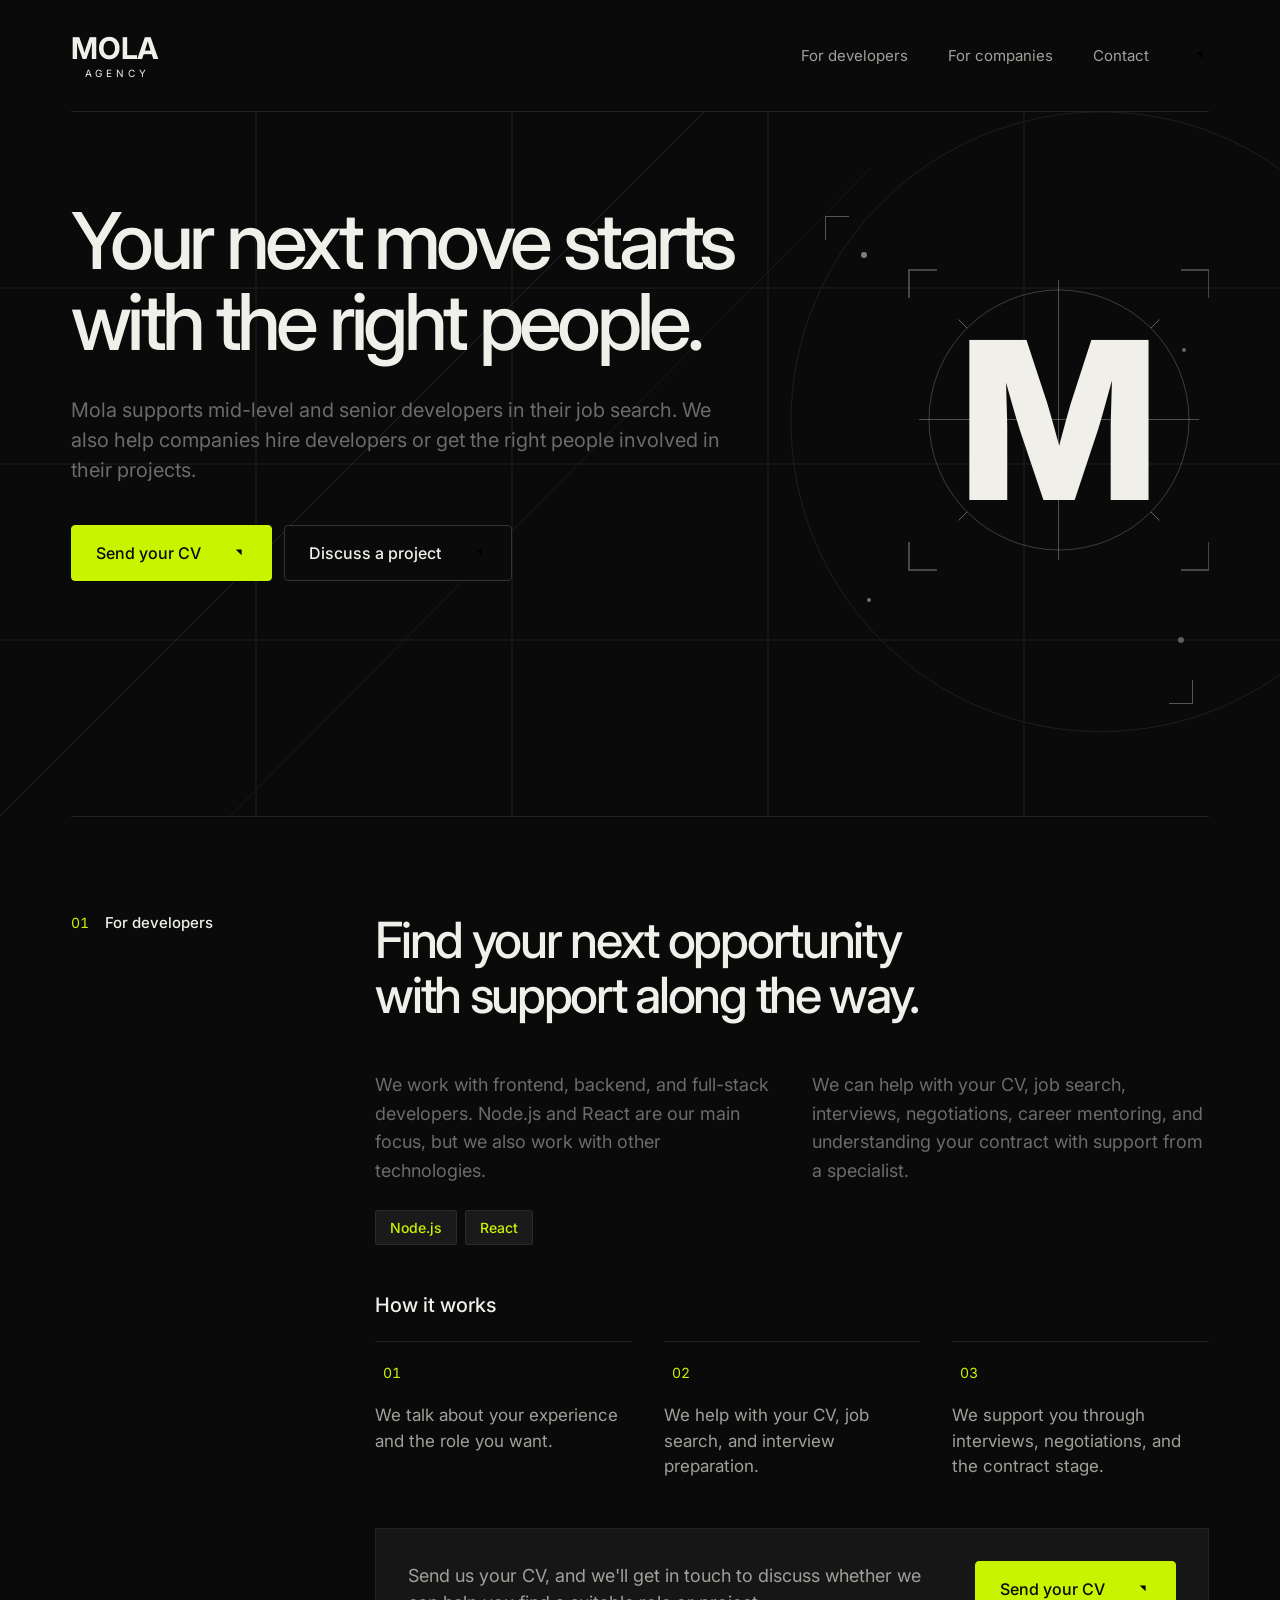
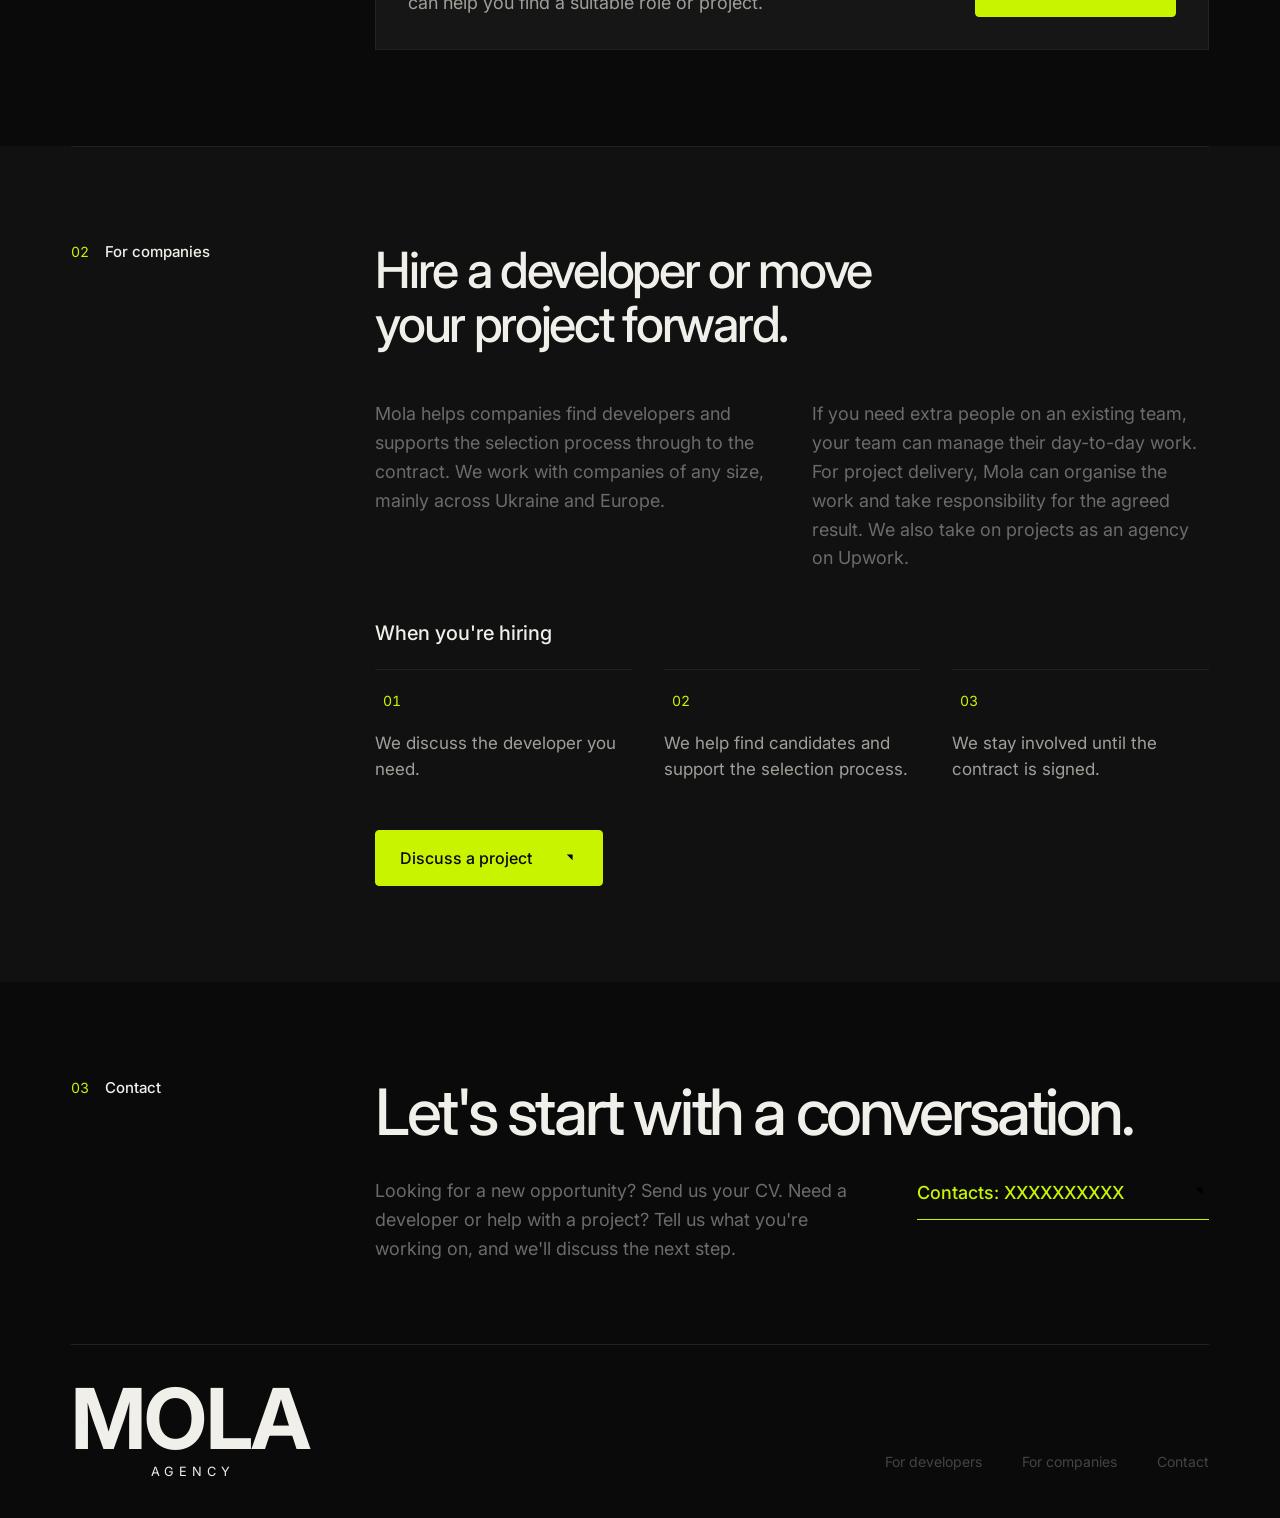
==== index.html @ 98e5bc78 "Checkpoint: landing page before further changes" ====
<!doctype html>
<html lang="en">
<head>
<meta charset="utf-8">
<meta name="viewport" content="width=device-width, initial-scale=1, viewport-fit=cover">
<title>Mola</title>
<link rel="icon" type="image/jpeg" href="assets/logo.jpg">
<link rel="preconnect" href="https://fonts.googleapis.com">
<link rel="preconnect" href="https://fonts.gstatic.com" crossorigin>
<link rel="stylesheet" href="https://fonts.googleapis.com/css2?family=Inter:wght@400;500;700;800&display=swap">
<style>
/* Layout: 1440 frame, 80px gutters, 1280 content; sections = 240px index | 976px content, 64px gap.
   Single dark look taken 1:1 from the Figma file "Mola — Landing page". */
:root {
  color-scheme: dark;
  --bg: #0a0a0a;
  --bg-alt: #111111;
  --panel: #0f0f0f;
  --card: #161616;
  --tag: #1a1a1a;
  --line: #222222;
  --line-2: #2a2a2a;
  --line-3: #333333;
  --fg: #f0efe9;
  --muted: #a0a09a;
  --dim: #6b6b6b;
  --faint: #555555;
  --footer: #444444;
  --accent: #c8f400;
  --accent-2: #9bbf00;
  --on-accent: #0a0a0a;
  --font: "Inter", ui-sans-serif, system-ui, -apple-system, "Segoe UI", Roboto, Helvetica, Arial, sans-serif;
  --ease: cubic-bezier(0.22, 1, 0.36, 1);
  --gutter: clamp(16px, 5.56vw, 80px);
}
* { box-sizing: border-box; }
html { scroll-behavior: smooth; }
body {
  background: var(--bg);
  color: var(--fg);
  font-family: var(--font);
  font-size: 16px;
  -webkit-font-smoothing: antialiased;
  overflow-x: hidden;
}
a { color: inherit; text-decoration: none; }
a:focus-visible { outline: 2px solid var(--accent); outline-offset: 4px; }
h1, h2, h3, p { margin: 0; font-weight: inherit; }
h1, h2 { text-wrap: balance; }

.band { width: 100%; }
.band--alt { background: var(--bg-alt); }
.wrap {
  max-width: 1440px;
  margin: 0 auto;
  padding-left: max(var(--gutter), env(safe-area-inset-left, 0px));
  padding-right: max(var(--gutter), env(safe-area-inset-right, 0px));
}

/* Icons */
.arrow { flex: none; display: block; }
.arrow path { fill: none; stroke: currentColor; stroke-linecap: round; stroke-linejoin: round; }

/* Navigation */
.nav {
  height: 112px;
  display: flex; align-items: center; justify-content: space-between;
  border-bottom: 1px solid var(--line);
}
.wordmark { display: inline-flex; flex-direction: column; align-items: center; gap: 5px; color: var(--fg); line-height: 1; }
.wordmark-main { font-size: 30px; font-weight: 700; letter-spacing: -0.01em; text-transform: uppercase; }
.wordmark-sub { font-size: 10px; font-weight: 400; letter-spacing: 0.38em; text-transform: uppercase; color: var(--fg); padding-left: 0.38em; }
.nav-links { display: flex; align-items: center; gap: 40px; }
.nav-links a { color: var(--muted); font-size: 15px; transition: color .2s; }
.nav-links a:hover { color: var(--fg); }
.nav-links .arrow { color: var(--accent); }

/* Buttons */
.btn {
  display: inline-flex; align-items: center; gap: 28px;
  height: 56px; padding: 0 24px;
  border-radius: 4px; border: 1px solid var(--accent);
  background: var(--accent); color: var(--on-accent);
  font-size: 16px; font-weight: 500; white-space: nowrap;
  transition: background .2s, border-color .2s;
}
.btn .arrow { transition: transform .3s var(--ease); }
.btn:hover .arrow { transform: translate(2px, -2px); }
.btn--ghost { background: var(--bg); border-color: var(--line-3); color: var(--fg); }
.btn--ghost .arrow { color: var(--accent); }
.btn--ghost:hover { border-color: var(--muted); }

/* Hero */
.intro { position: relative; z-index: 0; overflow: hidden; display: flex; gap: 64px; padding-block: 88px 96px; }
.hero-grid { position: absolute; inset: 0; width: 100%; height: 100%; z-index: -1; pointer-events: none; }
.intro-copy { flex: 1 1 816px; min-width: 0; display: flex; flex-direction: column; gap: 32px; }
.hero-title { font-size: clamp(44px, 6.12vw, 88px); line-height: 1.04; letter-spacing: -0.06em; font-weight: 500; color: var(--fg); max-width: 816px; }
.lede { font-size: 20px; line-height: 1.5; color: var(--dim); max-width: 650px; }
.actions { display: flex; flex-wrap: wrap; gap: 12px; padding-top: 8px; }

.editorial { flex: 0 0 400px; width: 400px; max-width: 100%; aspect-ratio: 400 / 520; border-radius: 2px; overflow: hidden; }
.editorial svg { display: block; width: 100%; height: 100%; }
.scan { transform-box: view-box; animation: scan 5s infinite; }
.pulse { animation: pulse 5s infinite; }
@keyframes scan {
  0% { transform: translateY(-100px); animation-timing-function: cubic-bezier(.42,0,.58,1); }
  50% { transform: translateY(100px); animation-timing-function: cubic-bezier(.42,0,.58,1); }
  100% { transform: translateY(0); }
}
@keyframes pulse {
  0% { opacity: .55; animation-timing-function: cubic-bezier(.42,0,.58,1); }
  50% { opacity: 1; animation-timing-function: cubic-bezier(.42,0,.58,1); }
  100% { opacity: .55; }
}
.scope-ring { transform-box: fill-box; transform-origin: center; animation: spin 24s linear infinite; }
@keyframes spin {
  to { transform: rotate(360deg); }
}

/* Sections */
.rule { height: 1px; background: var(--line); }
.offering { display: grid; grid-template-columns: 240px minmax(0, 976px); gap: 64px; padding-block: 96px; }
.index { display: flex; align-items: center; gap: 16px; height: 18px; }
.index .num { color: var(--accent); font-size: 14px; font-variant-numeric: tabular-nums; }
.index .label { color: var(--fg); font-size: 15px; font-weight: 500; }
.content { display: flex; flex-direction: column; gap: 48px; min-width: 0; }
.section-title { font-size: clamp(34px, 3.9vw, 56px); line-height: 1.1; letter-spacing: -0.046em; font-weight: 500; }
.columns { display: grid; grid-template-columns: 1fr 1fr; gap: 40px; align-items: start; }
.columns > * { min-width: 0; display: flex; flex-direction: column; gap: 24px; }
.body { font-size: 18px; line-height: 1.6; color: var(--dim); }
.tags { display: flex; gap: 8px; flex-wrap: wrap; }
.tag { background: var(--tag); border: 1px solid var(--line-2); border-radius: 2px; padding: 8px 14px; color: var(--accent); font-size: 14px; font-weight: 500; line-height: 17px; }

.process { display: flex; flex-direction: column; gap: 24px; }
.process h3 { font-size: 20px; font-weight: 500; color: var(--fg); }
.steps { display: grid; grid-template-columns: repeat(3, minmax(0, 1fr)); gap: 32px; }
.step { display: flex; flex-direction: column; gap: 20px; border-top: 1px solid var(--line); padding-top: 20px; transition: transform .3s var(--ease), border-color .3s; }
.step:hover { transform: translateY(-4px); border-color: var(--accent); }
.step .num { color: var(--accent); font-size: 14px; font-variant-numeric: tabular-nums; line-height: 17px; display: inline-block; width: fit-content; padding: 2px 8px; border-radius: 2px; transition: background .25s, color .25s; }
.step:hover .num { background: var(--accent); color: var(--on-accent); }
.step p { font-size: 17px; line-height: 1.5; color: var(--muted); transition: color .25s; }
.step:hover p { color: var(--fg); }

.cv { display: flex; align-items: center; gap: 32px; padding: 32px; background: var(--card); border: 1px solid var(--line); }
.cv p { flex: 1; min-width: 0; font-size: 18px; line-height: 1.5; color: var(--muted); max-width: 681px; }

/* Contact */
.contact { display: flex; flex-direction: column; gap: 80px; padding-block: 96px 40px; }
.contact-title { font-size: clamp(40px, 5vw, 72px); line-height: 1.05; letter-spacing: -0.053em; font-weight: 500; max-width: 800px; }
.details { display: flex; gap: 64px; align-items: flex-start; }
.details .body { flex: 0 1 620px; min-width: 0; }
.contact-link {
  flex: 0 0 292px; max-width: 100%;
  display: flex; justify-content: space-between; align-items: center;
  padding: 4px 0 16px; border-bottom: 1px solid var(--accent);
  color: var(--accent); font-size: 18px; font-weight: 500;
}
.contact-link .arrow { transition: transform .3s var(--ease); }
.contact-link:hover .arrow { transform: translate(2px, -2px); }

.footer { display: flex; flex-direction: column; gap: 32px; }
.footer-row { display: flex; justify-content: space-between; align-items: flex-end; gap: 24px; flex-wrap: wrap; }
.footer .wordmark-main { font-size: clamp(48px, 6.67vw, 84px); letter-spacing: -0.02em; }
.footer .wordmark-sub { font-size: clamp(12px, 1vw, 16px); }
.footer-links { display: flex; gap: 40px; padding-bottom: 8px; flex-wrap: wrap; }
.footer-links a { color: var(--footer); font-size: 14px; transition: color .2s; }
.footer-links a:hover { color: var(--muted); }

/* Responsive */
@media (max-width: 1100px) {
  .intro { flex-direction: column; }
  .editorial { flex-basis: auto; align-self: flex-start; }
  .offering { grid-template-columns: 1fr; gap: 40px; }
  .details { flex-direction: column; gap: 32px; }
}
@media (max-width: 720px) {
  .nav { height: 80px; }
  .wordmark-main { font-size: 22px; }
  .wordmark-sub { font-size: 8px; }
  .nav-links { gap: 20px; }
  .nav-links a { font-size: 14px; }
  .nav-links a:not(:last-of-type) { display: none; }
  .intro { padding-block: 56px 64px; gap: 48px; }
  .lede { font-size: 18px; }
  .offering { padding-block: 64px; }
  .content { gap: 36px; }
  .columns { grid-template-columns: 1fr; gap: 24px; }
  .steps { grid-template-columns: 1fr; gap: 24px; }
  .cv { flex-direction: column; align-items: flex-start; padding: 24px; }
  .contact { padding-block: 64px 32px; gap: 56px; }
  .contact-link { flex-basis: auto; width: 100%; }
}
@media (prefers-reduced-motion: reduce) {
  .scan, .pulse, .scope-ring { animation: none; }
  html { scroll-behavior: auto; }
}
</style>
</head>
<body style="margin:0">

<svg width="0" height="0" style="position:absolute" aria-hidden="true">
  <symbol id="arrow" viewBox="0 0 20 20"><path d="M6 14 14 6M7.5 6H14v6.5"/></symbol>
</svg>

<header class="band">
  <div class="wrap">
    <nav class="nav" data-reveal="0,10">
      <a href="#top" class="wordmark" aria-label="Mola Agency home"><span class="wordmark-main">Mola</span><span class="wordmark-sub">Agency</span></a>
      <div class="nav-links">
        <a href="#developers">For developers</a>
        <a href="#companies">For companies</a>
        <a href="#contact">Contact</a>
        <svg class="arrow" width="20" height="20" aria-hidden="true"><use href="#arrow" stroke-width="1.5"/></svg>
      </div>
    </nav>
  </div>
</header>

<main id="top">
  <section class="band">
    <div class="wrap intro">
      <svg class="hero-grid" aria-hidden="true" preserveAspectRatio="none">
        <line x1="20%" y1="0" x2="20%" y2="100%" stroke="#1e1e1e"/>
        <line x1="40%" y1="0" x2="40%" y2="100%" stroke="#1e1e1e"/>
        <line x1="60%" y1="0" x2="60%" y2="100%" stroke="#1e1e1e"/>
        <line x1="80%" y1="0" x2="80%" y2="100%" stroke="#1e1e1e"/>
        <line x1="0" y1="25%" x2="100%" y2="25%" stroke="#1e1e1e"/>
        <line x1="0" y1="50%" x2="100%" y2="50%" stroke="#1e1e1e"/>
        <line x1="0" y1="75%" x2="100%" y2="75%" stroke="#1e1e1e"/>
        <line x1="0%" y1="100%" x2="55%" y2="0%" stroke="#242424"/>
        <line x1="18%" y1="100%" x2="68%" y2="8%" stroke="#1a1a1a"/>
        <circle cx="86%" cy="44%" r="30%" fill="none" stroke="#1e1e1e"/>
      </svg>
      <div class="intro-copy">
        <h1 class="hero-title" data-reveal="0.12,24">Your next move starts with the right people.</h1>
        <p class="lede" data-reveal="0.28,16">Mola supports mid-level and senior developers in their job search. We also help companies hire developers or get the right people involved in their projects.</p>
        <div class="actions" data-reveal="0.42,12">
          <a class="btn" href="#contact">Send your CV
            <svg class="arrow" width="18" height="18" viewBox="0 0 20 20" aria-hidden="true"><use href="#arrow" stroke-width="1.8"/></svg></a>
          <a class="btn btn--ghost" href="#contact">Discuss a project
            <svg class="arrow" width="18" height="18" viewBox="0 0 20 20" aria-hidden="true"><use href="#arrow" stroke-width="1.8"/></svg></a>
        </div>
      </div>

      <div class="editorial" data-reveal="0.2,16" aria-hidden="true">
        <svg viewBox="0 0 400 520" preserveAspectRatio="xMidYMid meet">
          <g fill="#555555">
            <rect x="16" y="16" width="24" height="1"/><rect x="16" y="16" width="1" height="24"/>
            <rect x="360" y="503" width="24" height="1"/><rect x="383" y="480" width="1" height="24"/>
          </g>
          <circle cx="55" cy="55" r="3" fill="#f0efe9" opacity=".5"/>
          <circle cx="375" cy="150" r="2" fill="#f0efe9" opacity=".4"/>
          <circle cx="60" cy="400" r="2" fill="#f0efe9" opacity=".45"/>
          <circle cx="372" cy="440" r="3" fill="#f0efe9" opacity=".35"/>
          <path d="M100,98 V70 H128" fill="none" stroke="#f0efe9" stroke-opacity=".35" stroke-width="1.5"/>
          <path d="M372,70 H400 V98" fill="none" stroke="#f0efe9" stroke-opacity=".35" stroke-width="1.5"/>
          <path d="M100,342 V370 H128" fill="none" stroke="#f0efe9" stroke-opacity=".35" stroke-width="1.5"/>
          <path d="M400,342 V370 H372" fill="none" stroke="#f0efe9" stroke-opacity=".35" stroke-width="1.5"/>
          <g class="scope-ring">
            <circle cx="250" cy="220" r="130" fill="none" stroke="#f0efe9" stroke-opacity=".22"/>
            <line x1="341.9" y1="128.1" x2="350.4" y2="119.6" stroke="#f0efe9" stroke-opacity=".4"/>
            <line x1="341.9" y1="311.9" x2="350.4" y2="320.4" stroke="#f0efe9" stroke-opacity=".4"/>
            <line x1="158.1" y1="311.9" x2="149.6" y2="320.4" stroke="#f0efe9" stroke-opacity=".4"/>
            <line x1="158.1" y1="128.1" x2="149.6" y2="119.6" stroke="#f0efe9" stroke-opacity=".4"/>
          </g>
          <rect x="110" y="219" width="280" height="1" fill="#f0efe9" opacity=".3"/>
          <rect x="249" y="80" width="1" height="280" fill="#f0efe9" opacity=".3"/>
          <text class="pulse" x="250" y="220" text-anchor="middle" dominant-baseline="central" font-family="Inter, system-ui, sans-serif" font-weight="800" font-size="220" fill="#f0efe9">M</text>
        </svg>
      </div>
    </div>
  </section>

  <section class="band" id="developers" data-group>
    <div class="wrap">
      <div class="rule"></div>
      <div class="offering">
        <div class="index" data-reveal="0.55,12"><span class="num">01</span><span class="label">For developers</span></div>
        <div class="content">
          <h2 class="section-title" data-reveal="0.65,20">Find your next opportunity with support along the way.</h2>
          <div class="columns" data-reveal="0.8,16">
            <div>
              <p class="body">We work with frontend, backend, and full-stack developers. Node.js and React are our main focus, but we also work with other technologies.</p>
              <div class="tags"><span class="tag">Node.js</span><span class="tag">React</span></div>
            </div>
            <div>
              <p class="body">We can help with your CV, job search, interviews, negotiations, career mentoring, and understanding your contract with support from a specialist.</p>
            </div>
          </div>
          <div class="process">
            <h3 data-reveal="0.95,12">How it works</h3>
            <div class="steps">
              <div class="step" data-reveal="1.05,18"><span class="num">01</span><p>We talk about your experience and the role you want.</p></div>
              <div class="step" data-reveal="1.19,18"><span class="num">02</span><p>We help with your CV, job search, and interview preparation.</p></div>
              <div class="step" data-reveal="1.33,18"><span class="num">03</span><p>We support you through interviews, negotiations, and the contract stage.</p></div>
            </div>
          </div>
          <div class="cv" data-reveal="1.5,12">
            <p>Send us your CV, and we'll get in touch to discuss whether we can help you find a suitable role or project.</p>
            <a class="btn" href="#contact">Send your CV
              <svg class="arrow" width="18" height="18" viewBox="0 0 20 20" aria-hidden="true"><use href="#arrow" stroke-width="1.8"/></svg></a>
          </div>
        </div>
      </div>
    </div>
  </section>

  <section class="band band--alt" id="companies" data-group>
    <div class="wrap">
      <div class="rule"></div>
      <div class="offering">
        <div class="index" data-reveal="1.55,12"><span class="num">02</span><span class="label">For companies</span></div>
        <div class="content">
          <h2 class="section-title" data-reveal="1.65,20">Hire a developer or move your project forward.</h2>
          <div class="columns" data-reveal="1.8,16">
            <div><p class="body">Mola helps companies find developers and supports the selection process through to the contract. We work with companies of any size, mainly across Ukraine and Europe.</p></div>
            <div><p class="body">If you need extra people on an existing team, your team can manage their day-to-day work. For project delivery, Mola can organise the work and take responsibility for the agreed result. We also take on projects as an agency on Upwork.</p></div>
          </div>
          <div class="process">
            <h3 data-reveal="1.95,12">When you're hiring</h3>
            <div class="steps">
              <div class="step" data-reveal="2.05,18"><span class="num">01</span><p>We discuss the developer you need.</p></div>
              <div class="step" data-reveal="2.19,18"><span class="num">02</span><p>We help find candidates and support the selection process.</p></div>
              <div class="step" data-reveal="2.33,18"><span class="num">03</span><p>We stay involved until the contract is signed.</p></div>
            </div>
          </div>
          <div data-reveal="2.5,12">
            <a class="btn" href="#contact">Discuss a project
              <svg class="arrow" width="18" height="18" viewBox="0 0 20 20" aria-hidden="true"><use href="#arrow" stroke-width="1.8"/></svg></a>
          </div>
        </div>
      </div>
    </div>
  </section>

  <section class="band" id="contact" data-group>
    <div class="wrap contact">
      <div class="offering" style="padding:0">
        <div class="index" data-reveal="2.5,12"><span class="num">03</span><span class="label">Contact</span></div>
        <div class="content" style="gap:32px">
          <h2 class="contact-title" data-reveal="2.6,20">Let's start with a conversation.</h2>
          <div class="details" data-reveal="2.8,16">
            <p class="body">Looking for a new opportunity? Send us your CV. Need a developer or help with a project? Tell us what you're working on, and we'll discuss the next step.</p>
            <a class="contact-link" href="#contact">Contacts: XXXXXXXXXX
              <svg class="arrow" width="22" height="22" viewBox="0 0 20 20" aria-hidden="true"><use href="#arrow" stroke-width="1.4"/></svg></a>
          </div>
        </div>
      </div>
      <footer class="footer" data-reveal="3.05,12">
        <div class="rule"></div>
        <div class="footer-row">
          <a href="#top" class="wordmark" aria-label="Back to top"><span class="wordmark-main">Mola</span><span class="wordmark-sub">Agency</span></a>
          <div class="footer-links">
            <a href="#developers">For developers</a>
            <a href="#companies">For companies</a>
            <a href="#contact">Contact</a>
          </div>
        </div>
      </footer>
    </div>
  </section>
</main>

<script>
(() => {
  // Motion copied from the Figma Motion timeline: each element fades 0→1 and rises
  // from its offset to 0 over 0.65s, easing cubic-bezier(.22,1,.36,1), at its own start time.
  // Hero plays on load with the original times; lower sections play when scrolled into view,
  // keeping their original stagger relative to the first element of the section.
  if (!('animate' in Element.prototype)) return;
  if (window.matchMedia('(prefers-reduced-motion: reduce)').matches) return;
  const EASE = 'cubic-bezier(0.22, 1, 0.36, 1)';
  const DUR = 650;
  const parse = el => el.dataset.reveal.split(',').map(Number);
  const play = (el, delayS) => {
    const [, dy] = parse(el);
    el.style.opacity = '';
    el.animate(
      [{ opacity: 0, transform: `translateY(${dy}px)` }, { opacity: 1, transform: 'translateY(0)' }],
      { duration: DUR, delay: Math.max(0, delayS) * 1000, easing: EASE, fill: 'backwards' }
    );
  };

  // Hero and navigation: absolute timeline on load.
  document.querySelectorAll('[data-reveal]').forEach(el => {
    if (!el.closest('[data-group]')) play(el, parse(el)[0]);
  });

  // Sections: relative timeline on entering the viewport.
  const groups = [...document.querySelectorAll('[data-group]')];
  if (!('IntersectionObserver' in window)) return;
  const io = new IntersectionObserver(entries => {
    entries.forEach(entry => {
      if (!entry.isIntersecting) return;
      io.unobserve(entry.target);
      const items = [...entry.target.querySelectorAll('[data-reveal]')];
      const start = Math.min(...items.map(el => parse(el)[0]));
      items.forEach(el => play(el, parse(el)[0] - start));
    });
  }, { threshold: 0.15 });
  groups.forEach(g => {
    const r = g.getBoundingClientRect();
    if (r.top < window.innerHeight) {
      const items = [...g.querySelectorAll('[data-reveal]')];
      const start = Math.min(...items.map(el => parse(el)[0]));
      items.forEach(el => play(el, parse(el)[0] - start));
      return;
    }
    g.querySelectorAll('[data-reveal]').forEach(el => { el.style.opacity = '0'; });
    io.observe(g);
  });
})();
</script>
</body>
</html>
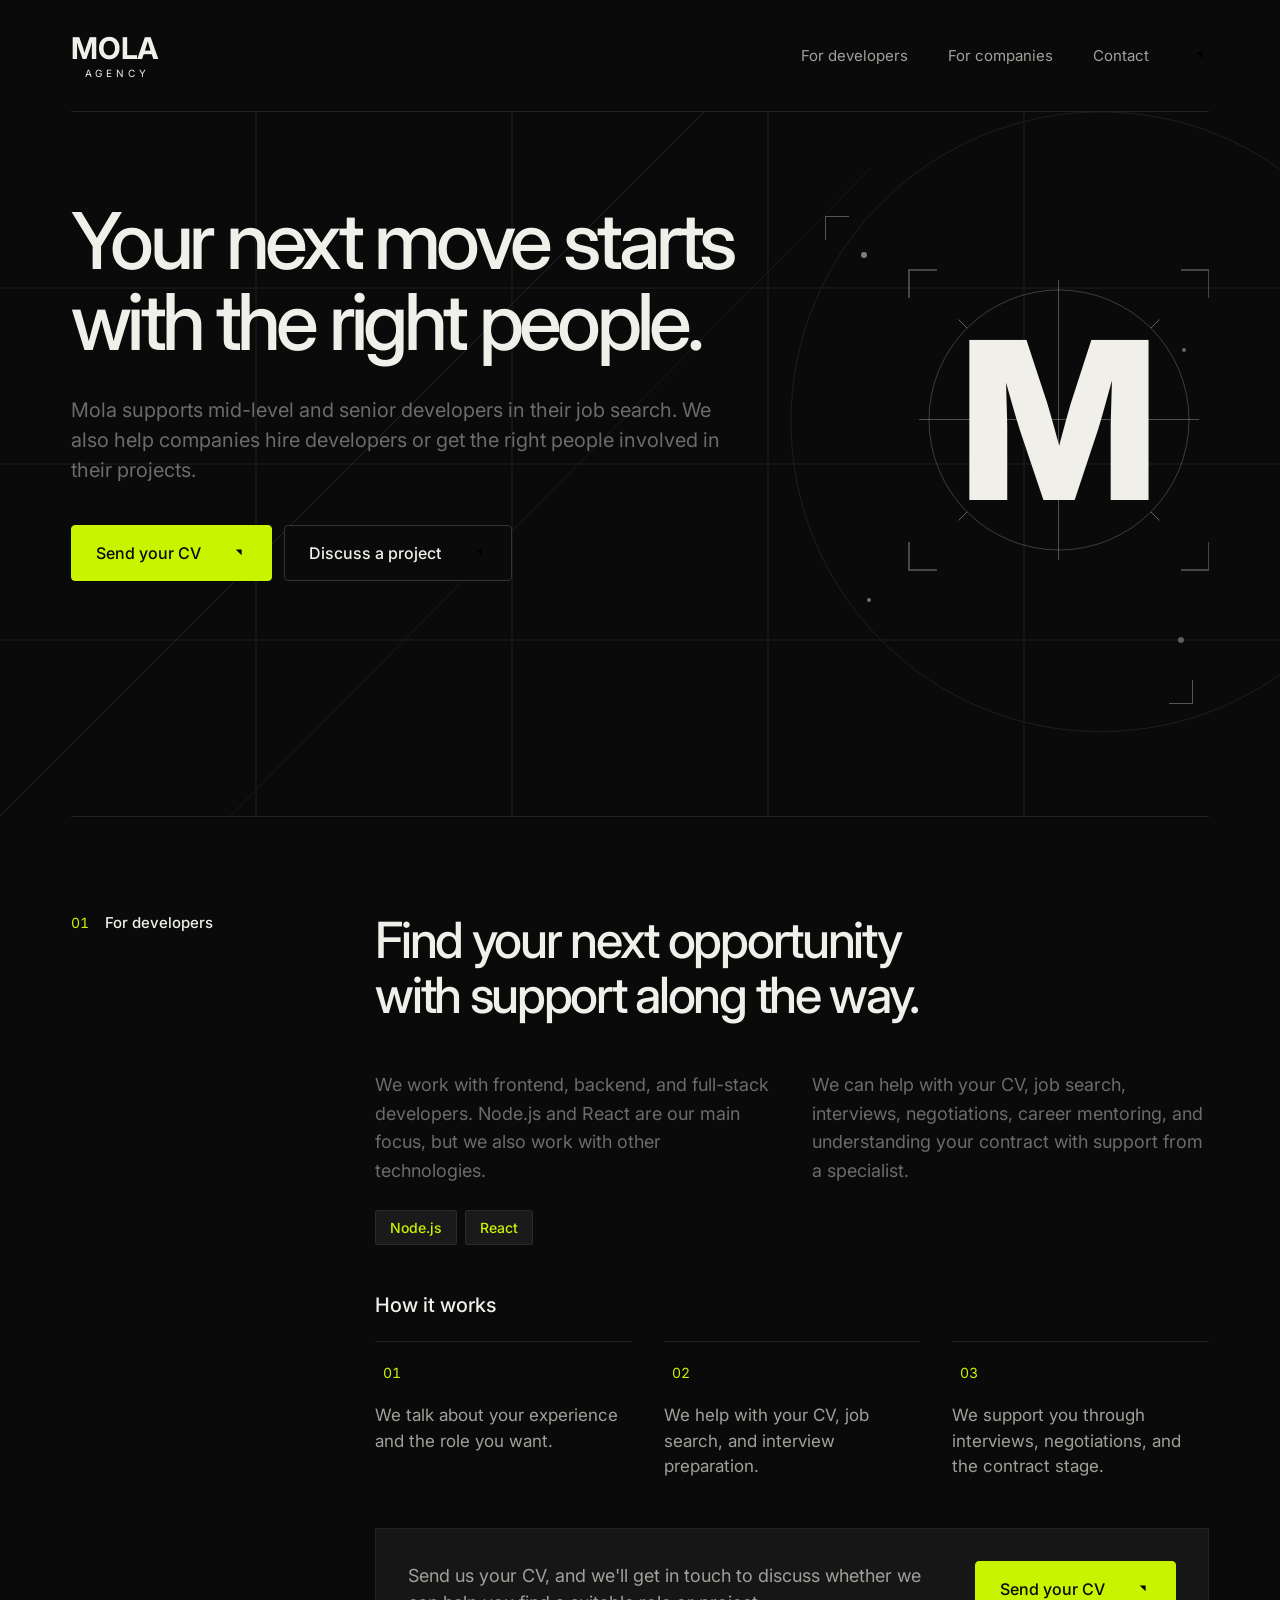
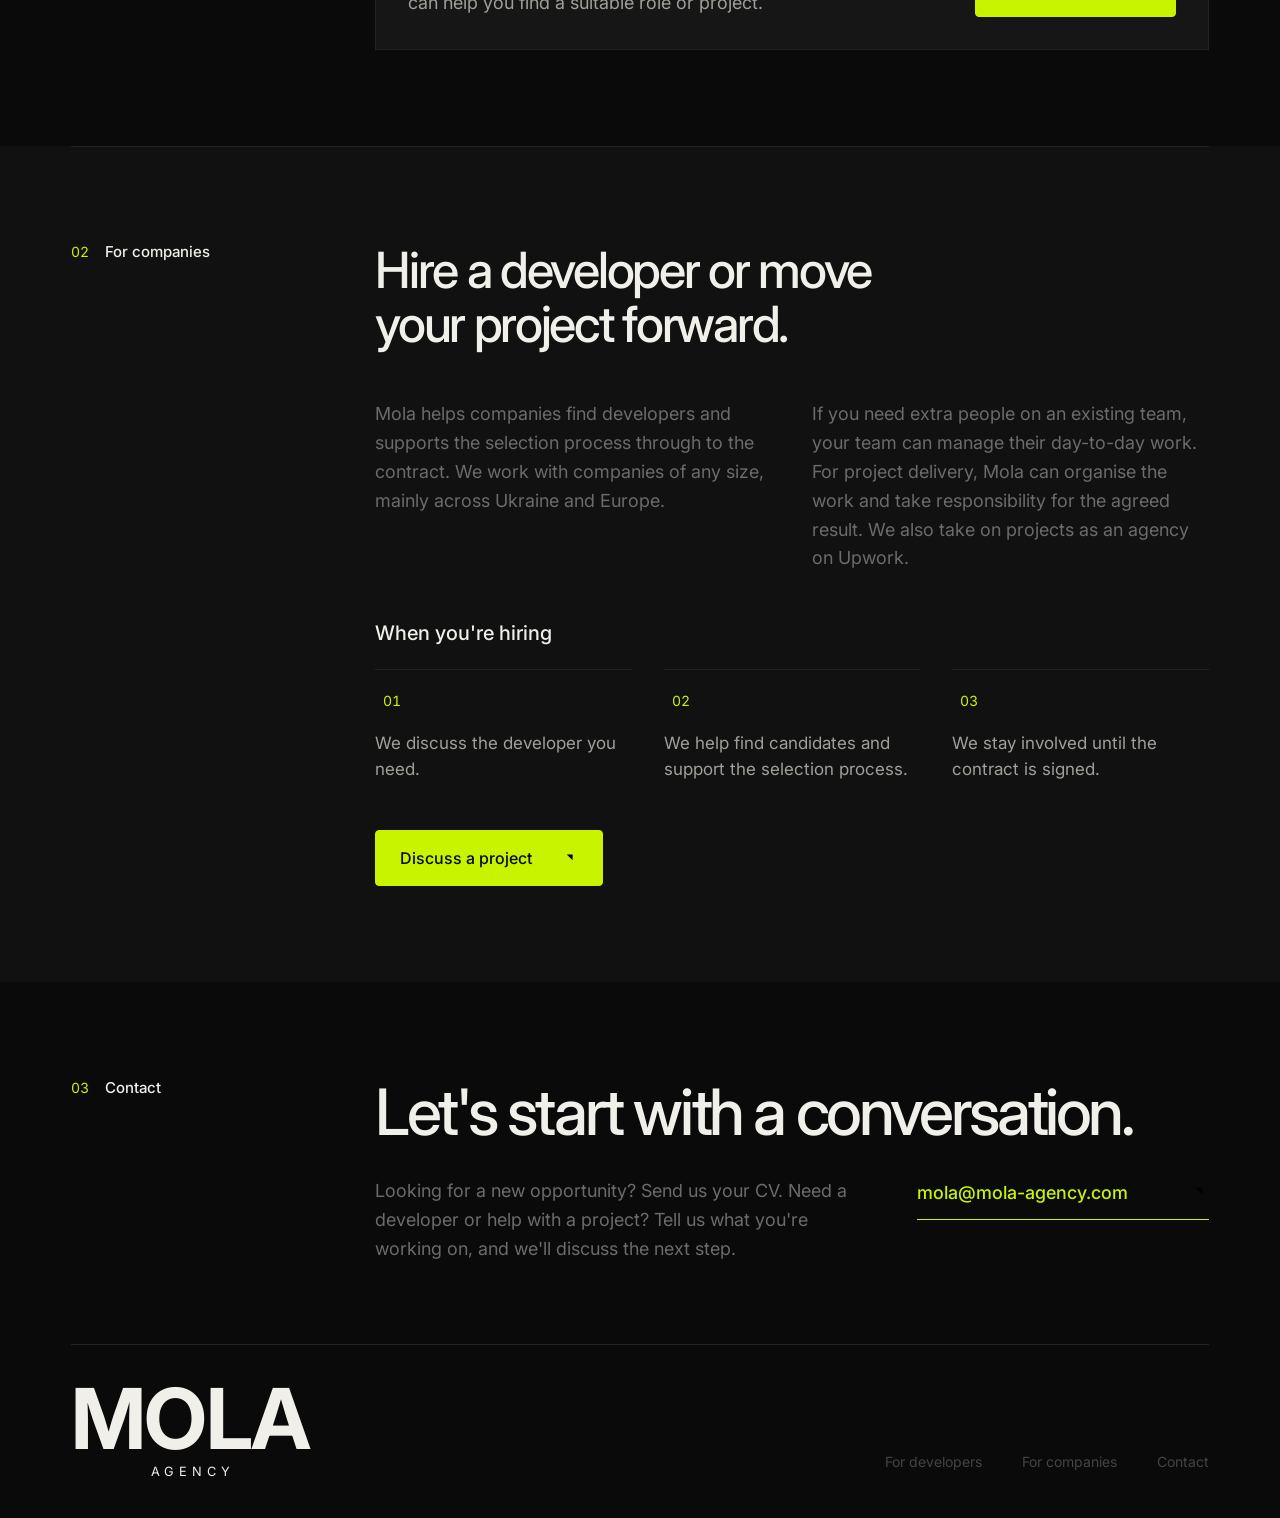
==== commit 1e2636b1: "Add real contact, SEO meta tags, and drop duplicate asset - Replace placeholder contact with mailto:" ====
--- a/index.html
+++ b/index.html
@@ -3,198 +3,24 @@
 <head>
 <meta charset="utf-8">
 <meta name="viewport" content="width=device-width, initial-scale=1, viewport-fit=cover">
-<title>Mola</title>
+<title>Mola Agency — Recruiting for developers and companies</title>
+<meta name="description" content="Mola supports mid-level and senior developers in their job search, and helps companies hire developers or staff their projects across Ukraine and Europe.">
+<link rel="canonical" href="https://mola-agency.com/">
+<meta property="og:type" content="website">
+<meta property="og:site_name" content="Mola Agency">
+<meta property="og:title" content="Mola Agency — Recruiting for developers and companies">
+<meta property="og:description" content="Mola supports mid-level and senior developers in their job search, and helps companies hire developers or staff their projects across Ukraine and Europe.">
+<meta property="og:url" content="https://mola-agency.com/">
+<meta property="og:image" content="https://mola-agency.com/assets/logo.jpg">
+<meta name="twitter:card" content="summary">
+<meta name="twitter:title" content="Mola Agency — Recruiting for developers and companies">
+<meta name="twitter:description" content="Mola supports mid-level and senior developers in their job search, and helps companies hire developers or staff their projects across Ukraine and Europe.">
+<meta name="twitter:image" content="https://mola-agency.com/assets/logo.jpg">
 <link rel="icon" type="image/jpeg" href="assets/logo.jpg">
 <link rel="preconnect" href="https://fonts.googleapis.com">
 <link rel="preconnect" href="https://fonts.gstatic.com" crossorigin>
 <link rel="stylesheet" href="https://fonts.googleapis.com/css2?family=Inter:wght@400;500;700;800&display=swap">
-<style>
-/* Layout: 1440 frame, 80px gutters, 1280 content; sections = 240px index | 976px content, 64px gap.
-   Single dark look taken 1:1 from the Figma file "Mola — Landing page". */
-:root {
-  color-scheme: dark;
-  --bg: #0a0a0a;
-  --bg-alt: #111111;
-  --panel: #0f0f0f;
-  --card: #161616;
-  --tag: #1a1a1a;
-  --line: #222222;
-  --line-2: #2a2a2a;
-  --line-3: #333333;
-  --fg: #f0efe9;
-  --muted: #a0a09a;
-  --dim: #6b6b6b;
-  --faint: #555555;
-  --footer: #444444;
-  --accent: #c8f400;
-  --accent-2: #9bbf00;
-  --on-accent: #0a0a0a;
-  --font: "Inter", ui-sans-serif, system-ui, -apple-system, "Segoe UI", Roboto, Helvetica, Arial, sans-serif;
-  --ease: cubic-bezier(0.22, 1, 0.36, 1);
-  --gutter: clamp(16px, 5.56vw, 80px);
-}
-* { box-sizing: border-box; }
-html { scroll-behavior: smooth; }
-body {
-  background: var(--bg);
-  color: var(--fg);
-  font-family: var(--font);
-  font-size: 16px;
-  -webkit-font-smoothing: antialiased;
-  overflow-x: hidden;
-}
-a { color: inherit; text-decoration: none; }
-a:focus-visible { outline: 2px solid var(--accent); outline-offset: 4px; }
-h1, h2, h3, p { margin: 0; font-weight: inherit; }
-h1, h2 { text-wrap: balance; }
-
-.band { width: 100%; }
-.band--alt { background: var(--bg-alt); }
-.wrap {
-  max-width: 1440px;
-  margin: 0 auto;
-  padding-left: max(var(--gutter), env(safe-area-inset-left, 0px));
-  padding-right: max(var(--gutter), env(safe-area-inset-right, 0px));
-}
-
-/* Icons */
-.arrow { flex: none; display: block; }
-.arrow path { fill: none; stroke: currentColor; stroke-linecap: round; stroke-linejoin: round; }
-
-/* Navigation */
-.nav {
-  height: 112px;
-  display: flex; align-items: center; justify-content: space-between;
-  border-bottom: 1px solid var(--line);
-}
-.wordmark { display: inline-flex; flex-direction: column; align-items: center; gap: 5px; color: var(--fg); line-height: 1; }
-.wordmark-main { font-size: 30px; font-weight: 700; letter-spacing: -0.01em; text-transform: uppercase; }
-.wordmark-sub { font-size: 10px; font-weight: 400; letter-spacing: 0.38em; text-transform: uppercase; color: var(--fg); padding-left: 0.38em; }
-.nav-links { display: flex; align-items: center; gap: 40px; }
-.nav-links a { color: var(--muted); font-size: 15px; transition: color .2s; }
-.nav-links a:hover { color: var(--fg); }
-.nav-links .arrow { color: var(--accent); }
-
-/* Buttons */
-.btn {
-  display: inline-flex; align-items: center; gap: 28px;
-  height: 56px; padding: 0 24px;
-  border-radius: 4px; border: 1px solid var(--accent);
-  background: var(--accent); color: var(--on-accent);
-  font-size: 16px; font-weight: 500; white-space: nowrap;
-  transition: background .2s, border-color .2s;
-}
-.btn .arrow { transition: transform .3s var(--ease); }
-.btn:hover .arrow { transform: translate(2px, -2px); }
-.btn--ghost { background: var(--bg); border-color: var(--line-3); color: var(--fg); }
-.btn--ghost .arrow { color: var(--accent); }
-.btn--ghost:hover { border-color: var(--muted); }
-
-/* Hero */
-.intro { position: relative; z-index: 0; overflow: hidden; display: flex; gap: 64px; padding-block: 88px 96px; }
-.hero-grid { position: absolute; inset: 0; width: 100%; height: 100%; z-index: -1; pointer-events: none; }
-.intro-copy { flex: 1 1 816px; min-width: 0; display: flex; flex-direction: column; gap: 32px; }
-.hero-title { font-size: clamp(44px, 6.12vw, 88px); line-height: 1.04; letter-spacing: -0.06em; font-weight: 500; color: var(--fg); max-width: 816px; }
-.lede { font-size: 20px; line-height: 1.5; color: var(--dim); max-width: 650px; }
-.actions { display: flex; flex-wrap: wrap; gap: 12px; padding-top: 8px; }
-
-.editorial { flex: 0 0 400px; width: 400px; max-width: 100%; aspect-ratio: 400 / 520; border-radius: 2px; overflow: hidden; }
-.editorial svg { display: block; width: 100%; height: 100%; }
-.scan { transform-box: view-box; animation: scan 5s infinite; }
-.pulse { animation: pulse 5s infinite; }
-@keyframes scan {
-  0% { transform: translateY(-100px); animation-timing-function: cubic-bezier(.42,0,.58,1); }
-  50% { transform: translateY(100px); animation-timing-function: cubic-bezier(.42,0,.58,1); }
-  100% { transform: translateY(0); }
-}
-@keyframes pulse {
-  0% { opacity: .55; animation-timing-function: cubic-bezier(.42,0,.58,1); }
-  50% { opacity: 1; animation-timing-function: cubic-bezier(.42,0,.58,1); }
-  100% { opacity: .55; }
-}
-.scope-ring { transform-box: fill-box; transform-origin: center; animation: spin 24s linear infinite; }
-@keyframes spin {
-  to { transform: rotate(360deg); }
-}
-
-/* Sections */
-.rule { height: 1px; background: var(--line); }
-.offering { display: grid; grid-template-columns: 240px minmax(0, 976px); gap: 64px; padding-block: 96px; }
-.index { display: flex; align-items: center; gap: 16px; height: 18px; }
-.index .num { color: var(--accent); font-size: 14px; font-variant-numeric: tabular-nums; }
-.index .label { color: var(--fg); font-size: 15px; font-weight: 500; }
-.content { display: flex; flex-direction: column; gap: 48px; min-width: 0; }
-.section-title { font-size: clamp(34px, 3.9vw, 56px); line-height: 1.1; letter-spacing: -0.046em; font-weight: 500; }
-.columns { display: grid; grid-template-columns: 1fr 1fr; gap: 40px; align-items: start; }
-.columns > * { min-width: 0; display: flex; flex-direction: column; gap: 24px; }
-.body { font-size: 18px; line-height: 1.6; color: var(--dim); }
-.tags { display: flex; gap: 8px; flex-wrap: wrap; }
-.tag { background: var(--tag); border: 1px solid var(--line-2); border-radius: 2px; padding: 8px 14px; color: var(--accent); font-size: 14px; font-weight: 500; line-height: 17px; }
-
-.process { display: flex; flex-direction: column; gap: 24px; }
-.process h3 { font-size: 20px; font-weight: 500; color: var(--fg); }
-.steps { display: grid; grid-template-columns: repeat(3, minmax(0, 1fr)); gap: 32px; }
-.step { display: flex; flex-direction: column; gap: 20px; border-top: 1px solid var(--line); padding-top: 20px; transition: transform .3s var(--ease), border-color .3s; }
-.step:hover { transform: translateY(-4px); border-color: var(--accent); }
-.step .num { color: var(--accent); font-size: 14px; font-variant-numeric: tabular-nums; line-height: 17px; display: inline-block; width: fit-content; padding: 2px 8px; border-radius: 2px; transition: background .25s, color .25s; }
-.step:hover .num { background: var(--accent); color: var(--on-accent); }
-.step p { font-size: 17px; line-height: 1.5; color: var(--muted); transition: color .25s; }
-.step:hover p { color: var(--fg); }
-
-.cv { display: flex; align-items: center; gap: 32px; padding: 32px; background: var(--card); border: 1px solid var(--line); }
-.cv p { flex: 1; min-width: 0; font-size: 18px; line-height: 1.5; color: var(--muted); max-width: 681px; }
-
-/* Contact */
-.contact { display: flex; flex-direction: column; gap: 80px; padding-block: 96px 40px; }
-.contact-title { font-size: clamp(40px, 5vw, 72px); line-height: 1.05; letter-spacing: -0.053em; font-weight: 500; max-width: 800px; }
-.details { display: flex; gap: 64px; align-items: flex-start; }
-.details .body { flex: 0 1 620px; min-width: 0; }
-.contact-link {
-  flex: 0 0 292px; max-width: 100%;
-  display: flex; justify-content: space-between; align-items: center;
-  padding: 4px 0 16px; border-bottom: 1px solid var(--accent);
-  color: var(--accent); font-size: 18px; font-weight: 500;
-}
-.contact-link .arrow { transition: transform .3s var(--ease); }
-.contact-link:hover .arrow { transform: translate(2px, -2px); }
-
-.footer { display: flex; flex-direction: column; gap: 32px; }
-.footer-row { display: flex; justify-content: space-between; align-items: flex-end; gap: 24px; flex-wrap: wrap; }
-.footer .wordmark-main { font-size: clamp(48px, 6.67vw, 84px); letter-spacing: -0.02em; }
-.footer .wordmark-sub { font-size: clamp(12px, 1vw, 16px); }
-.footer-links { display: flex; gap: 40px; padding-bottom: 8px; flex-wrap: wrap; }
-.footer-links a { color: var(--footer); font-size: 14px; transition: color .2s; }
-.footer-links a:hover { color: var(--muted); }
-
-/* Responsive */
-@media (max-width: 1100px) {
-  .intro { flex-direction: column; }
-  .editorial { flex-basis: auto; align-self: flex-start; }
-  .offering { grid-template-columns: 1fr; gap: 40px; }
-  .details { flex-direction: column; gap: 32px; }
-}
-@media (max-width: 720px) {
-  .nav { height: 80px; }
-  .wordmark-main { font-size: 22px; }
-  .wordmark-sub { font-size: 8px; }
-  .nav-links { gap: 20px; }
-  .nav-links a { font-size: 14px; }
-  .nav-links a:not(:last-of-type) { display: none; }
-  .intro { padding-block: 56px 64px; gap: 48px; }
-  .lede { font-size: 18px; }
-  .offering { padding-block: 64px; }
-  .content { gap: 36px; }
-  .columns { grid-template-columns: 1fr; gap: 24px; }
-  .steps { grid-template-columns: 1fr; gap: 24px; }
-  .cv { flex-direction: column; align-items: flex-start; padding: 24px; }
-  .contact { padding-block: 64px 32px; gap: 56px; }
-  .contact-link { flex-basis: auto; width: 100%; }
-}
-@media (prefers-reduced-motion: reduce) {
-  .scan, .pulse, .scope-ring { animation: none; }
-  html { scroll-behavior: auto; }
-}
-</style>
+<link rel="stylesheet" href="css/style.css">
 </head>
 <body style="margin:0">
 
@@ -235,9 +61,9 @@
         <h1 class="hero-title" data-reveal="0.12,24">Your next move starts with the right people.</h1>
         <p class="lede" data-reveal="0.28,16">Mola supports mid-level and senior developers in their job search. We also help companies hire developers or get the right people involved in their projects.</p>
         <div class="actions" data-reveal="0.42,12">
-          <a class="btn" href="#contact">Send your CV
+          <a class="btn" href="mailto:mola@mola-agency.com?subject=Send%20your%20CV">Send your CV
             <svg class="arrow" width="18" height="18" viewBox="0 0 20 20" aria-hidden="true"><use href="#arrow" stroke-width="1.8"/></svg></a>
-          <a class="btn btn--ghost" href="#contact">Discuss a project
+          <a class="btn btn--ghost" href="mailto:mola@mola-agency.com?subject=Discuss%20a%20project">Discuss a project
             <svg class="arrow" width="18" height="18" viewBox="0 0 20 20" aria-hidden="true"><use href="#arrow" stroke-width="1.8"/></svg></a>
         </div>
       </div>
@@ -297,7 +123,7 @@
           </div>
           <div class="cv" data-reveal="1.5,12">
             <p>Send us your CV, and we'll get in touch to discuss whether we can help you find a suitable role or project.</p>
-            <a class="btn" href="#contact">Send your CV
+            <a class="btn" href="mailto:mola@mola-agency.com?subject=Send%20your%20CV">Send your CV
               <svg class="arrow" width="18" height="18" viewBox="0 0 20 20" aria-hidden="true"><use href="#arrow" stroke-width="1.8"/></svg></a>
           </div>
         </div>
@@ -325,7 +151,7 @@
             </div>
           </div>
           <div data-reveal="2.5,12">
-            <a class="btn" href="#contact">Discuss a project
+            <a class="btn" href="mailto:mola@mola-agency.com?subject=Discuss%20a%20project">Discuss a project
               <svg class="arrow" width="18" height="18" viewBox="0 0 20 20" aria-hidden="true"><use href="#arrow" stroke-width="1.8"/></svg></a>
           </div>
         </div>
@@ -341,7 +167,7 @@
           <h2 class="contact-title" data-reveal="2.6,20">Let's start with a conversation.</h2>
           <div class="details" data-reveal="2.8,16">
             <p class="body">Looking for a new opportunity? Send us your CV. Need a developer or help with a project? Tell us what you're working on, and we'll discuss the next step.</p>
-            <a class="contact-link" href="#contact">Contacts: XXXXXXXXXX
+            <a class="contact-link" href="mailto:mola@mola-agency.com">mola@mola-agency.com
               <svg class="arrow" width="22" height="22" viewBox="0 0 20 20" aria-hidden="true"><use href="#arrow" stroke-width="1.4"/></svg></a>
           </div>
         </div>
@@ -361,55 +187,6 @@
   </section>
 </main>
 
-<script>
-(() => {
-  // Motion copied from the Figma Motion timeline: each element fades 0→1 and rises
-  // from its offset to 0 over 0.65s, easing cubic-bezier(.22,1,.36,1), at its own start time.
-  // Hero plays on load with the original times; lower sections play when scrolled into view,
-  // keeping their original stagger relative to the first element of the section.
-  if (!('animate' in Element.prototype)) return;
-  if (window.matchMedia('(prefers-reduced-motion: reduce)').matches) return;
-  const EASE = 'cubic-bezier(0.22, 1, 0.36, 1)';
-  const DUR = 650;
-  const parse = el => el.dataset.reveal.split(',').map(Number);
-  const play = (el, delayS) => {
-    const [, dy] = parse(el);
-    el.style.opacity = '';
-    el.animate(
-      [{ opacity: 0, transform: `translateY(${dy}px)` }, { opacity: 1, transform: 'translateY(0)' }],
-      { duration: DUR, delay: Math.max(0, delayS) * 1000, easing: EASE, fill: 'backwards' }
-    );
-  };
-
-  // Hero and navigation: absolute timeline on load.
-  document.querySelectorAll('[data-reveal]').forEach(el => {
-    if (!el.closest('[data-group]')) play(el, parse(el)[0]);
-  });
-
-  // Sections: relative timeline on entering the viewport.
-  const groups = [...document.querySelectorAll('[data-group]')];
-  if (!('IntersectionObserver' in window)) return;
-  const io = new IntersectionObserver(entries => {
-    entries.forEach(entry => {
-      if (!entry.isIntersecting) return;
-      io.unobserve(entry.target);
-      const items = [...entry.target.querySelectorAll('[data-reveal]')];
-      const start = Math.min(...items.map(el => parse(el)[0]));
-      items.forEach(el => play(el, parse(el)[0] - start));
-    });
-  }, { threshold: 0.15 });
-  groups.forEach(g => {
-    const r = g.getBoundingClientRect();
-    if (r.top < window.innerHeight) {
-      const items = [...g.querySelectorAll('[data-reveal]')];
-      const start = Math.min(...items.map(el => parse(el)[0]));
-      items.forEach(el => play(el, parse(el)[0] - start));
-      return;
-    }
-    g.querySelectorAll('[data-reveal]').forEach(el => { el.style.opacity = '0'; });
-    io.observe(g);
-  });
-})();
-</script>
+<script src="js/main.js"></script>
 </body>
 </html>
--- a/css/style.css
+++ b/css/style.css
@@ -0,0 +1,185 @@
+/* Layout: 1440 frame, 80px gutters, 1280 content; sections = 240px index | 976px content, 64px gap.
+   Single dark look taken 1:1 from the Figma file "Mola — Landing page". */
+:root {
+  color-scheme: dark;
+  --bg: #0a0a0a;
+  --bg-alt: #111111;
+  --panel: #0f0f0f;
+  --card: #161616;
+  --tag: #1a1a1a;
+  --line: #222222;
+  --line-2: #2a2a2a;
+  --line-3: #333333;
+  --fg: #f0efe9;
+  --muted: #a0a09a;
+  --dim: #6b6b6b;
+  --faint: #555555;
+  --footer: #444444;
+  --accent: #c8f400;
+  --accent-2: #9bbf00;
+  --on-accent: #0a0a0a;
+  --font: "Inter", ui-sans-serif, system-ui, -apple-system, "Segoe UI", Roboto, Helvetica, Arial, sans-serif;
+  --ease: cubic-bezier(0.22, 1, 0.36, 1);
+  --gutter: clamp(16px, 5.56vw, 80px);
+}
+* { box-sizing: border-box; }
+html { scroll-behavior: smooth; }
+body {
+  background: var(--bg);
+  color: var(--fg);
+  font-family: var(--font);
+  font-size: 16px;
+  -webkit-font-smoothing: antialiased;
+  overflow-x: hidden;
+}
+a { color: inherit; text-decoration: none; }
+a:focus-visible { outline: 2px solid var(--accent); outline-offset: 4px; }
+h1, h2, h3, p { margin: 0; font-weight: inherit; }
+h1, h2 { text-wrap: balance; }
+
+.band { width: 100%; }
+.band--alt { background: var(--bg-alt); }
+.wrap {
+  max-width: 1440px;
+  margin: 0 auto;
+  padding-left: max(var(--gutter), env(safe-area-inset-left, 0px));
+  padding-right: max(var(--gutter), env(safe-area-inset-right, 0px));
+}
+
+/* Icons */
+.arrow { flex: none; display: block; }
+.arrow path { fill: none; stroke: currentColor; stroke-linecap: round; stroke-linejoin: round; }
+
+/* Navigation */
+.nav {
+  height: 112px;
+  display: flex; align-items: center; justify-content: space-between;
+  border-bottom: 1px solid var(--line);
+}
+.wordmark { display: inline-flex; flex-direction: column; align-items: center; gap: 5px; color: var(--fg); line-height: 1; }
+.wordmark-main { font-size: 30px; font-weight: 700; letter-spacing: -0.01em; text-transform: uppercase; }
+.wordmark-sub { font-size: 10px; font-weight: 400; letter-spacing: 0.38em; text-transform: uppercase; color: var(--fg); padding-left: 0.38em; }
+.nav-links { display: flex; align-items: center; gap: 40px; }
+.nav-links a { color: var(--muted); font-size: 15px; transition: color .2s; }
+.nav-links a:hover { color: var(--fg); }
+.nav-links .arrow { color: var(--accent); }
+
+/* Buttons */
+.btn {
+  display: inline-flex; align-items: center; gap: 28px;
+  height: 56px; padding: 0 24px;
+  border-radius: 4px; border: 1px solid var(--accent);
+  background: var(--accent); color: var(--on-accent);
+  font-size: 16px; font-weight: 500; white-space: nowrap;
+  transition: background .2s, border-color .2s;
+}
+.btn .arrow { transition: transform .3s var(--ease); }
+.btn:hover .arrow { transform: translate(2px, -2px); }
+.btn--ghost { background: var(--bg); border-color: var(--line-3); color: var(--fg); }
+.btn--ghost .arrow { color: var(--accent); }
+.btn--ghost:hover { border-color: var(--muted); }
+
+/* Hero */
+.intro { position: relative; z-index: 0; overflow: hidden; display: flex; gap: 64px; padding-block: 88px 96px; }
+.hero-grid { position: absolute; inset: 0; width: 100%; height: 100%; z-index: -1; pointer-events: none; }
+.intro-copy { flex: 1 1 816px; min-width: 0; display: flex; flex-direction: column; gap: 32px; }
+.hero-title { font-size: clamp(44px, 6.12vw, 88px); line-height: 1.04; letter-spacing: -0.06em; font-weight: 500; color: var(--fg); max-width: 816px; }
+.lede { font-size: 20px; line-height: 1.5; color: var(--dim); max-width: 650px; }
+.actions { display: flex; flex-wrap: wrap; gap: 12px; padding-top: 8px; }
+
+.editorial { flex: 0 0 400px; width: 400px; max-width: 100%; aspect-ratio: 400 / 520; border-radius: 2px; overflow: hidden; }
+.editorial svg { display: block; width: 100%; height: 100%; }
+.scan { transform-box: view-box; animation: scan 5s infinite; }
+.pulse { animation: pulse 5s infinite; }
+@keyframes scan {
+  0% { transform: translateY(-100px); animation-timing-function: cubic-bezier(.42,0,.58,1); }
+  50% { transform: translateY(100px); animation-timing-function: cubic-bezier(.42,0,.58,1); }
+  100% { transform: translateY(0); }
+}
+@keyframes pulse {
+  0% { opacity: .55; animation-timing-function: cubic-bezier(.42,0,.58,1); }
+  50% { opacity: 1; animation-timing-function: cubic-bezier(.42,0,.58,1); }
+  100% { opacity: .55; }
+}
+.scope-ring { transform-box: fill-box; transform-origin: center; animation: spin 24s linear infinite; }
+@keyframes spin {
+  to { transform: rotate(360deg); }
+}
+
+/* Sections */
+.rule { height: 1px; background: var(--line); }
+.offering { display: grid; grid-template-columns: 240px minmax(0, 976px); gap: 64px; padding-block: 96px; }
+.index { display: flex; align-items: center; gap: 16px; height: 18px; }
+.index .num { color: var(--accent); font-size: 14px; font-variant-numeric: tabular-nums; }
+.index .label { color: var(--fg); font-size: 15px; font-weight: 500; }
+.content { display: flex; flex-direction: column; gap: 48px; min-width: 0; }
+.section-title { font-size: clamp(34px, 3.9vw, 56px); line-height: 1.1; letter-spacing: -0.046em; font-weight: 500; }
+.columns { display: grid; grid-template-columns: 1fr 1fr; gap: 40px; align-items: start; }
+.columns > * { min-width: 0; display: flex; flex-direction: column; gap: 24px; }
+.body { font-size: 18px; line-height: 1.6; color: var(--dim); }
+.tags { display: flex; gap: 8px; flex-wrap: wrap; }
+.tag { background: var(--tag); border: 1px solid var(--line-2); border-radius: 2px; padding: 8px 14px; color: var(--accent); font-size: 14px; font-weight: 500; line-height: 17px; }
+
+.process { display: flex; flex-direction: column; gap: 24px; }
+.process h3 { font-size: 20px; font-weight: 500; color: var(--fg); }
+.steps { display: grid; grid-template-columns: repeat(3, minmax(0, 1fr)); gap: 32px; }
+.step { display: flex; flex-direction: column; gap: 20px; border-top: 1px solid var(--line); padding-top: 20px; transition: transform .3s var(--ease), border-color .3s; }
+.step:hover { transform: translateY(-4px); border-color: var(--accent); }
+.step .num { color: var(--accent); font-size: 14px; font-variant-numeric: tabular-nums; line-height: 17px; display: inline-block; width: fit-content; padding: 2px 8px; border-radius: 2px; transition: background .25s, color .25s; }
+.step:hover .num { background: var(--accent); color: var(--on-accent); }
+.step p { font-size: 17px; line-height: 1.5; color: var(--muted); transition: color .25s; }
+.step:hover p { color: var(--fg); }
+
+.cv { display: flex; align-items: center; gap: 32px; padding: 32px; background: var(--card); border: 1px solid var(--line); }
+.cv p { flex: 1; min-width: 0; font-size: 18px; line-height: 1.5; color: var(--muted); max-width: 681px; }
+
+/* Contact */
+.contact { display: flex; flex-direction: column; gap: 80px; padding-block: 96px 40px; }
+.contact-title { font-size: clamp(40px, 5vw, 72px); line-height: 1.05; letter-spacing: -0.053em; font-weight: 500; max-width: 800px; }
+.details { display: flex; gap: 64px; align-items: flex-start; }
+.details .body { flex: 0 1 620px; min-width: 0; }
+.contact-link {
+  flex: 0 0 292px; max-width: 100%;
+  display: flex; justify-content: space-between; align-items: center;
+  padding: 4px 0 16px; border-bottom: 1px solid var(--accent);
+  color: var(--accent); font-size: 18px; font-weight: 500;
+}
+.contact-link .arrow { transition: transform .3s var(--ease); }
+.contact-link:hover .arrow { transform: translate(2px, -2px); }
+
+.footer { display: flex; flex-direction: column; gap: 32px; }
+.footer-row { display: flex; justify-content: space-between; align-items: flex-end; gap: 24px; flex-wrap: wrap; }
+.footer .wordmark-main { font-size: clamp(48px, 6.67vw, 84px); letter-spacing: -0.02em; }
+.footer .wordmark-sub { font-size: clamp(12px, 1vw, 16px); }
+.footer-links { display: flex; gap: 40px; padding-bottom: 8px; flex-wrap: wrap; }
+.footer-links a { color: var(--footer); font-size: 14px; transition: color .2s; }
+.footer-links a:hover { color: var(--muted); }
+
+/* Responsive */
+@media (max-width: 1100px) {
+  .intro { flex-direction: column; }
+  .editorial { flex-basis: auto; align-self: flex-start; }
+  .offering { grid-template-columns: 1fr; gap: 40px; }
+  .details { flex-direction: column; gap: 32px; }
+}
+@media (max-width: 720px) {
+  .nav { height: 80px; }
+  .wordmark-main { font-size: 22px; }
+  .wordmark-sub { font-size: 8px; }
+  .nav-links { gap: 20px; }
+  .nav-links a { font-size: 14px; }
+  .nav-links a:not(:last-of-type) { display: none; }
+  .intro { padding-block: 56px 64px; gap: 48px; }
+  .lede { font-size: 18px; }
+  .offering { padding-block: 64px; }
+  .content { gap: 36px; }
+  .columns { grid-template-columns: 1fr; gap: 24px; }
+  .steps { grid-template-columns: 1fr; gap: 24px; }
+  .cv { flex-direction: column; align-items: flex-start; padding: 24px; }
+  .contact { padding-block: 64px 32px; gap: 56px; }
+  .contact-link { flex-basis: auto; width: 100%; }
+}
+@media (prefers-reduced-motion: reduce) {
+  .scan, .pulse, .scope-ring { animation: none; }
+  html { scroll-behavior: auto; }
+}
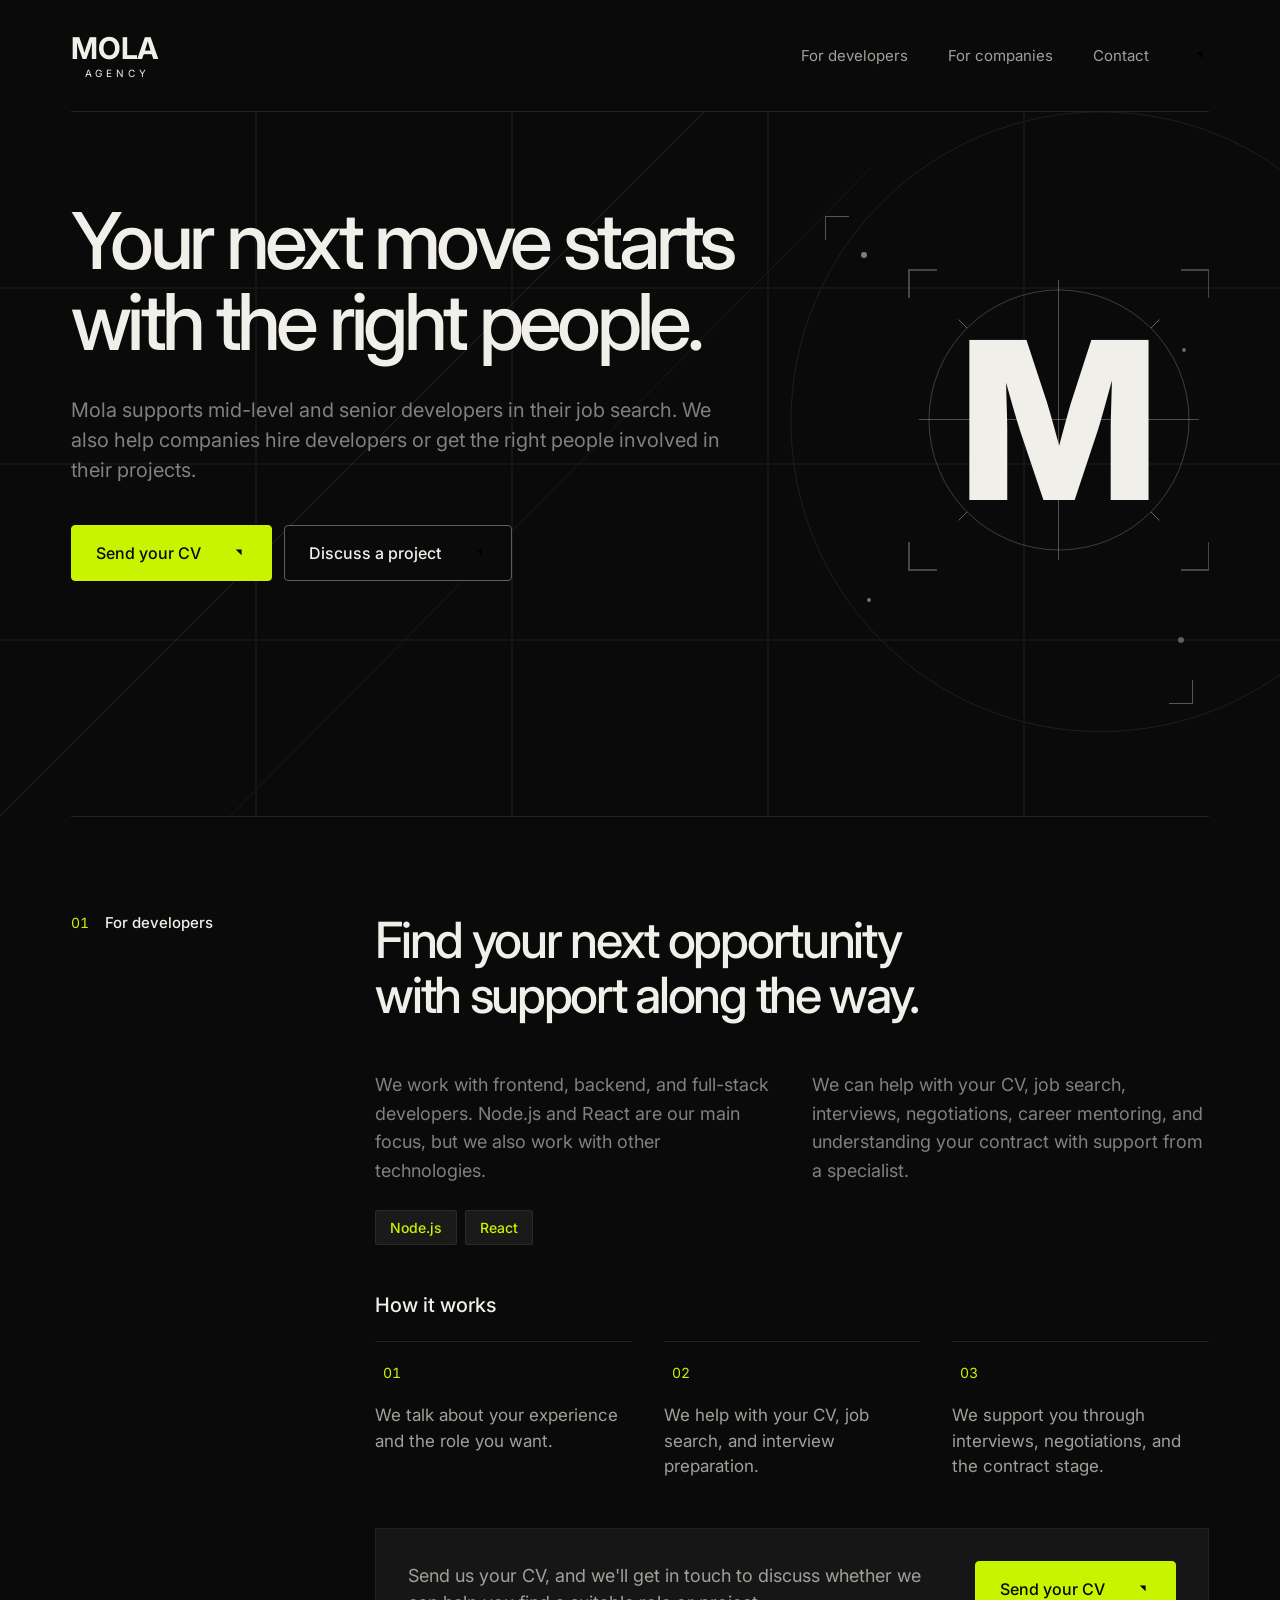
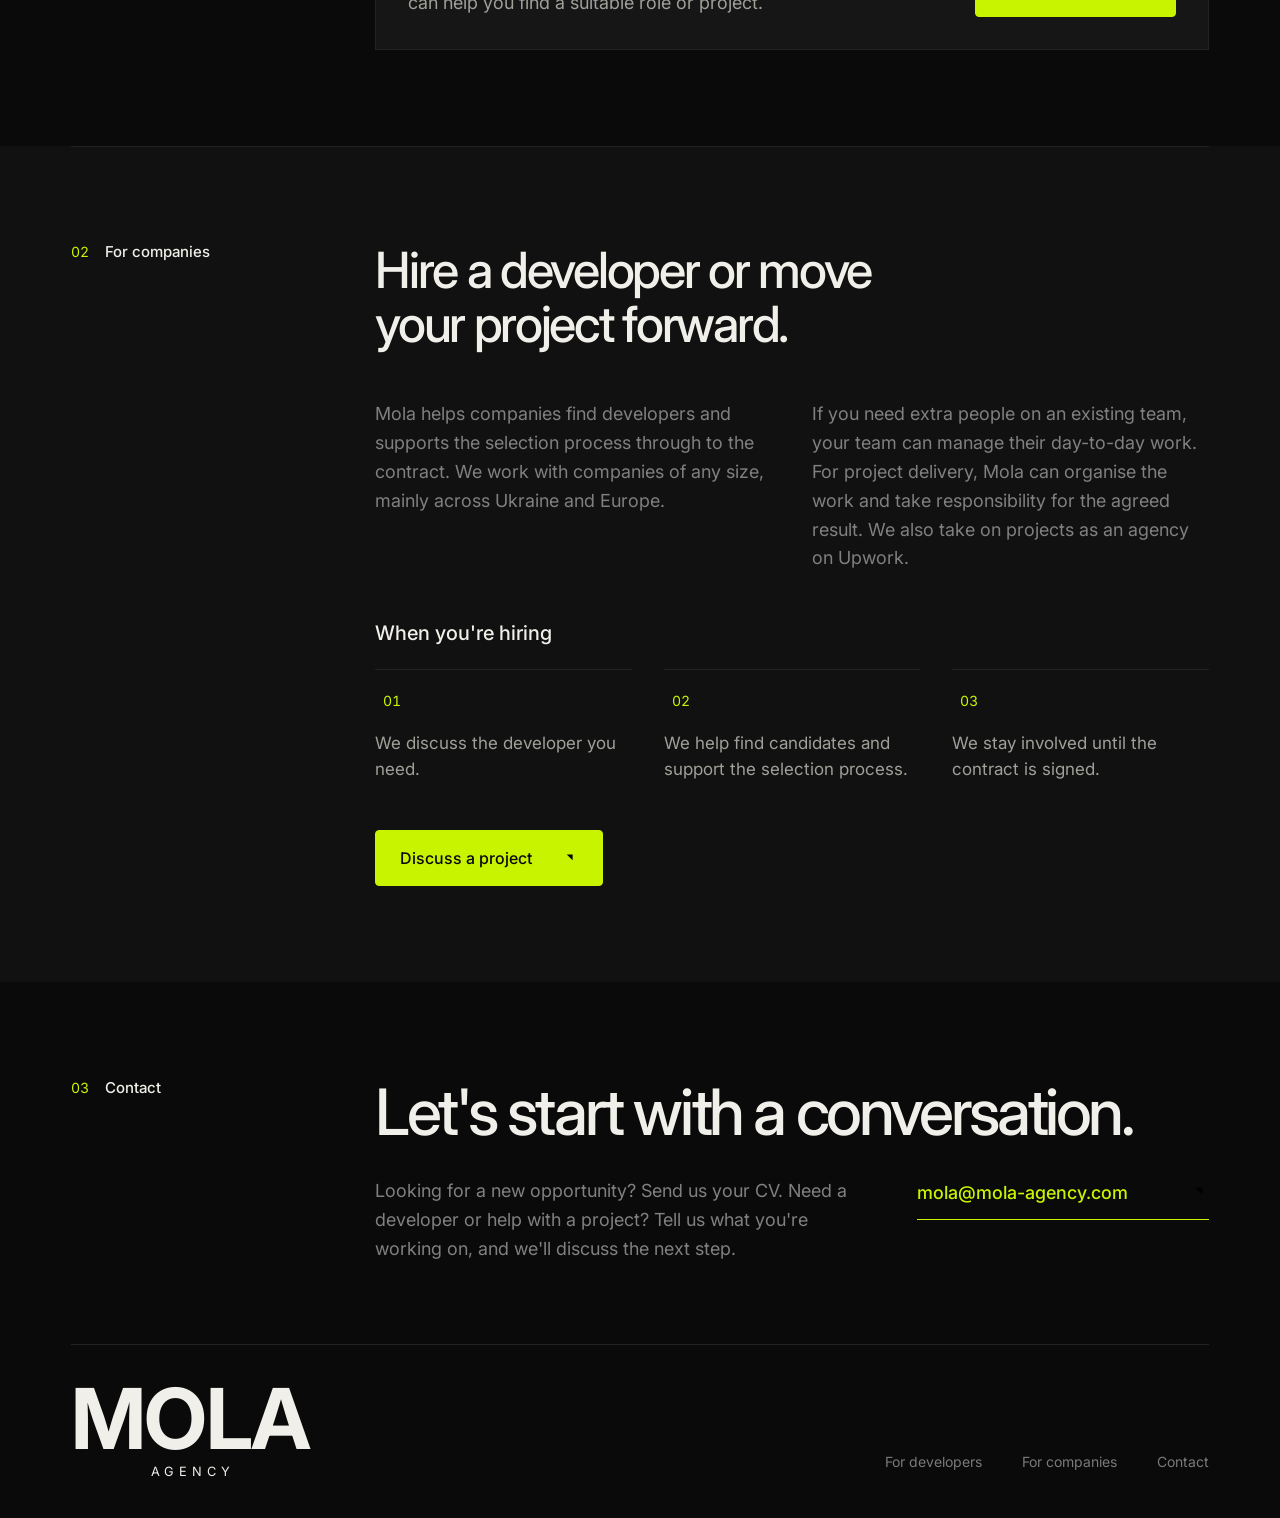
==== commit 1fc5fbb5: "Add mobile burger menu and fix text contrast to WCAG AA - Replace the "hide all but last nav link" m" ====
--- a/index.html
+++ b/index.html
@@ -38,7 +38,17 @@
         <a href="#contact">Contact</a>
         <svg class="arrow" width="20" height="20" aria-hidden="true"><use href="#arrow" stroke-width="1.5"/></svg>
       </div>
+      <button class="nav-toggle" type="button" aria-expanded="false" aria-controls="mobile-menu" aria-label="Open menu">
+        <svg width="22" height="22" viewBox="0 0 22 22" aria-hidden="true">
+          <path d="M3 6h16M3 11h16M3 16h16"/>
+        </svg>
+      </button>
     </nav>
+    <div class="mobile-menu" id="mobile-menu">
+      <a href="#developers">For developers</a>
+      <a href="#companies">For companies</a>
+      <a href="#contact">Contact</a>
+    </div>
   </div>
 </header>
 
@@ -187,6 +197,7 @@
   </section>
 </main>
 
+<script src="js/nav.js"></script>
 <script src="js/main.js"></script>
 </body>
 </html>
--- a/css/style.css
+++ b/css/style.css
@@ -9,12 +9,12 @@
   --tag: #1a1a1a;
   --line: #222222;
   --line-2: #2a2a2a;
-  --line-3: #333333;
+  --line-3: #5e5e5e;
   --fg: #f0efe9;
   --muted: #a0a09a;
-  --dim: #6b6b6b;
+  --dim: #808080;
   --faint: #555555;
-  --footer: #444444;
+  --footer: #7a7a7a;
   --accent: #c8f400;
   --accent-2: #9bbf00;
   --on-accent: #0a0a0a;
@@ -63,6 +63,29 @@
 .nav-links a { color: var(--muted); font-size: 15px; transition: color .2s; }
 .nav-links a:hover { color: var(--fg); }
 .nav-links .arrow { color: var(--accent); }
+
+.nav-toggle {
+  display: none;
+  align-items: center; justify-content: center;
+  width: 40px; height: 40px; margin-right: -8px;
+  background: none; border: none; color: var(--fg); cursor: pointer;
+}
+.nav-toggle path { fill: none; stroke: currentColor; stroke-width: 1.6; stroke-linecap: round; }
+.nav-toggle:focus-visible { outline: 2px solid var(--accent); outline-offset: 2px; }
+
+.mobile-menu {
+  display: none;
+  flex-direction: column;
+  border-bottom: 1px solid var(--line);
+}
+.mobile-menu a {
+  padding: 16px 0;
+  border-top: 1px solid var(--line);
+  color: var(--muted);
+  font-size: 17px;
+  transition: color .2s;
+}
+.mobile-menu a:hover, .mobile-menu a:focus-visible { color: var(--fg); }
 
 /* Buttons */
 .btn {
@@ -166,9 +189,9 @@
   .nav { height: 80px; }
   .wordmark-main { font-size: 22px; }
   .wordmark-sub { font-size: 8px; }
-  .nav-links { gap: 20px; }
-  .nav-links a { font-size: 14px; }
-  .nav-links a:not(:last-of-type) { display: none; }
+  .nav-links { display: none; }
+  .nav-toggle { display: inline-flex; }
+  .mobile-menu.is-open { display: flex; }
   .intro { padding-block: 56px 64px; gap: 48px; }
   .lede { font-size: 18px; }
   .offering { padding-block: 64px; }
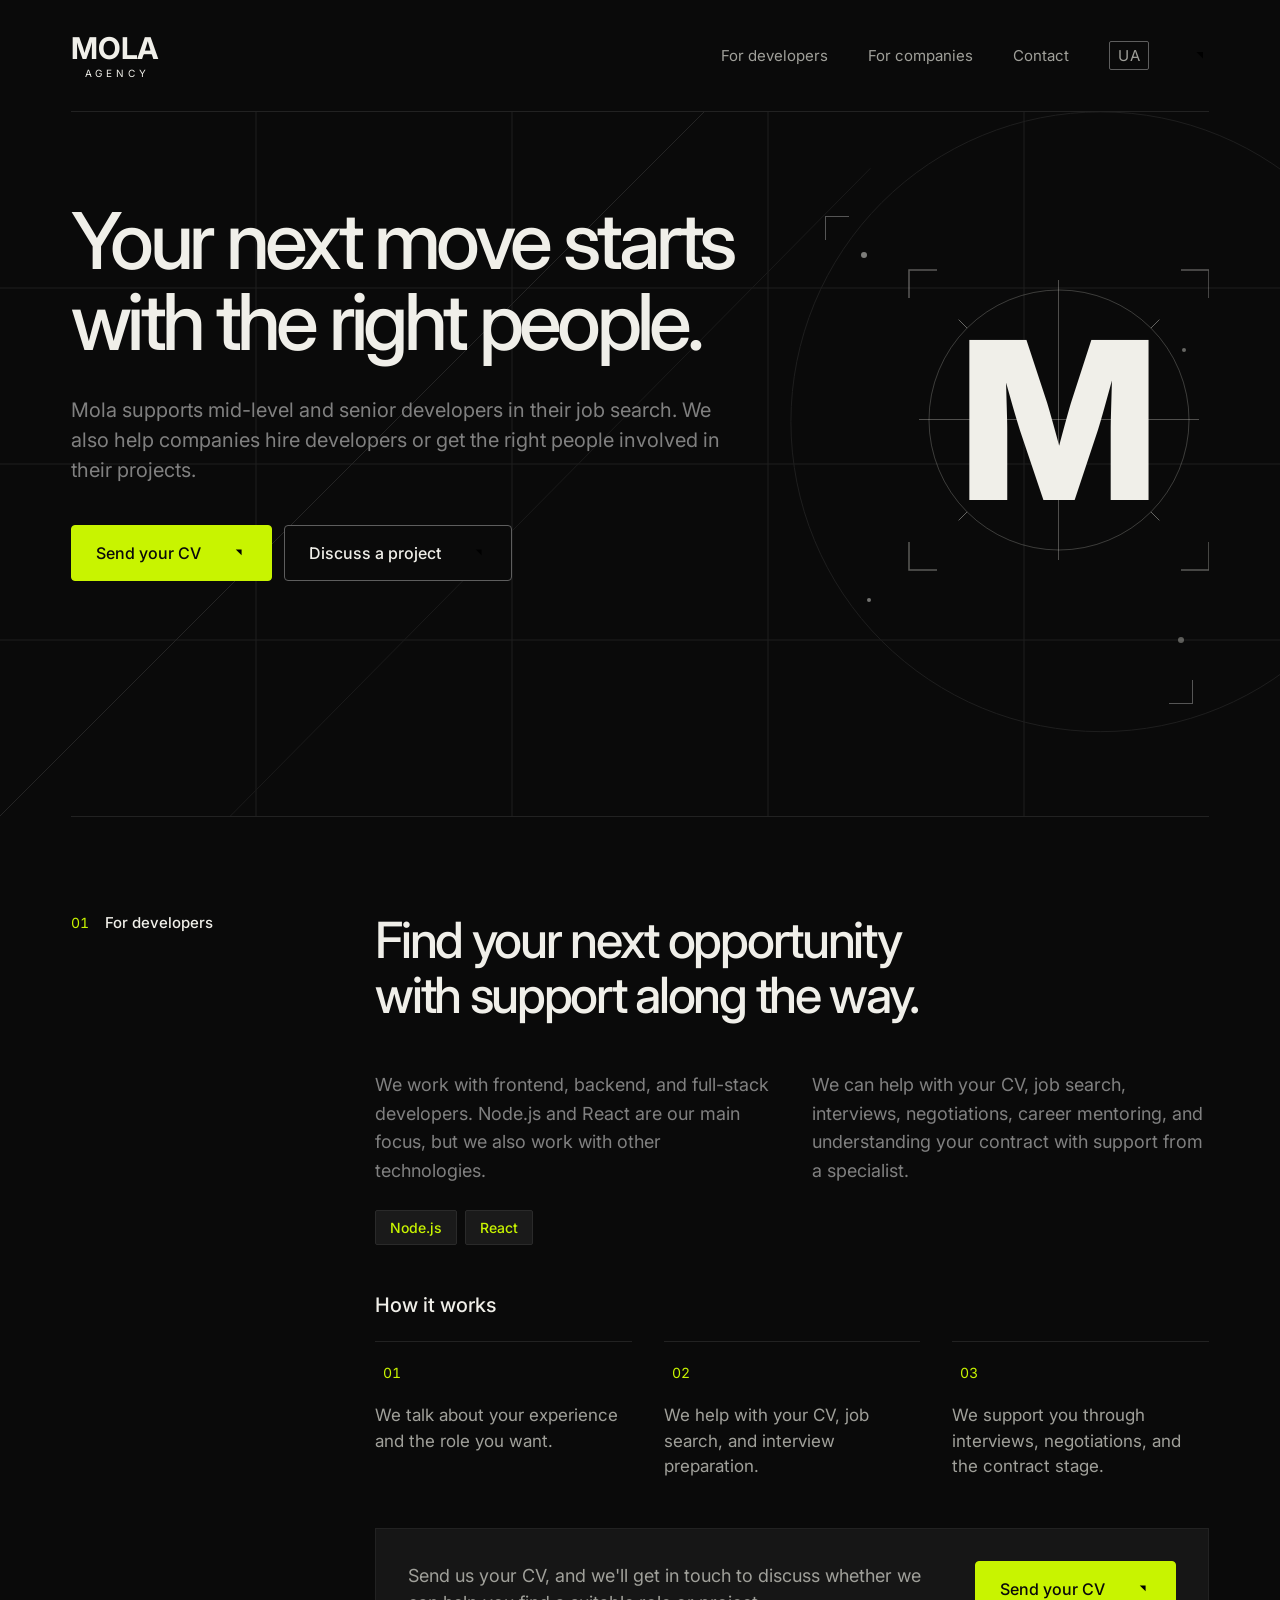
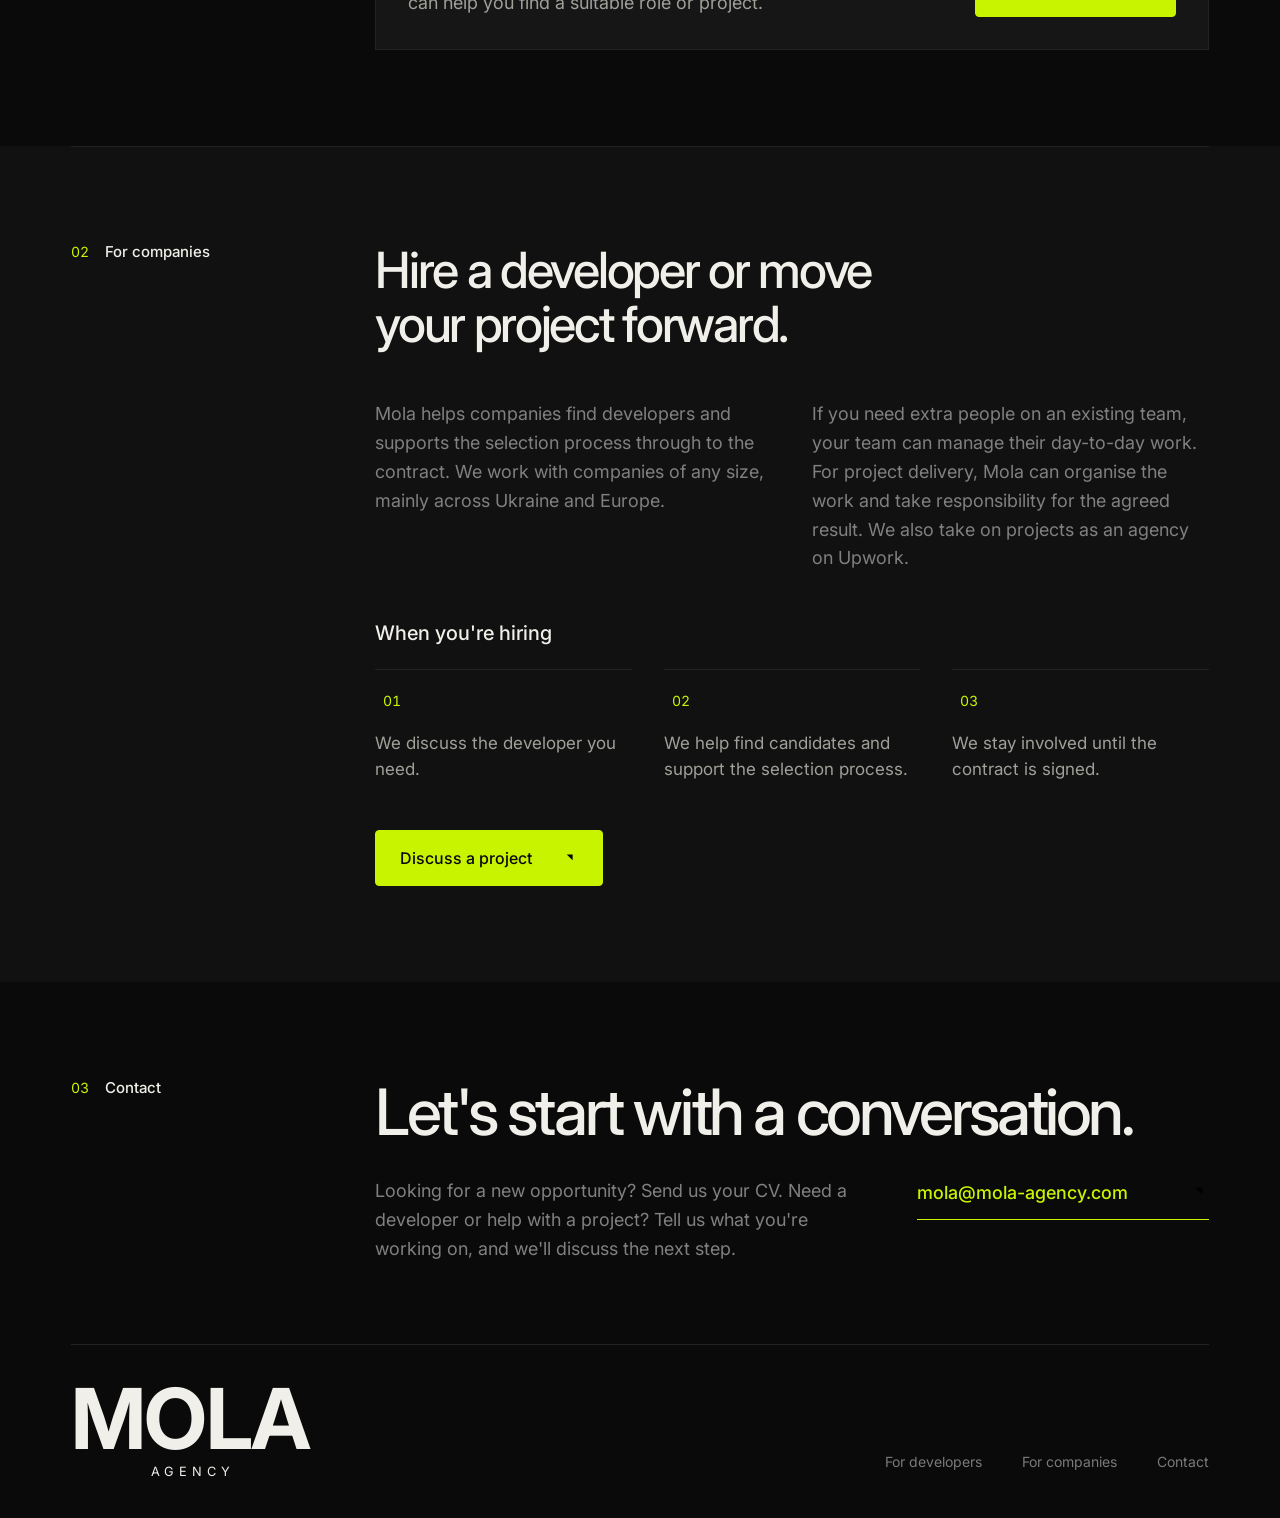
==== commit bd856c4e: "Add UA localization, robots.txt and sitemap.xml - New uk/index.html: full Ukrainian translation, sam" ====
--- a/index.html
+++ b/index.html
@@ -6,8 +6,13 @@
 <title>Mola Agency — Recruiting for developers and companies</title>
 <meta name="description" content="Mola supports mid-level and senior developers in their job search, and helps companies hire developers or staff their projects across Ukraine and Europe.">
 <link rel="canonical" href="https://mola-agency.com/">
+<link rel="alternate" hreflang="en" href="https://mola-agency.com/">
+<link rel="alternate" hreflang="uk" href="https://mola-agency.com/uk/">
+<link rel="alternate" hreflang="x-default" href="https://mola-agency.com/">
 <meta property="og:type" content="website">
 <meta property="og:site_name" content="Mola Agency">
+<meta property="og:locale" content="en_US">
+<meta property="og:locale:alternate" content="uk_UA">
 <meta property="og:title" content="Mola Agency — Recruiting for developers and companies">
 <meta property="og:description" content="Mola supports mid-level and senior developers in their job search, and helps companies hire developers or staff their projects across Ukraine and Europe.">
 <meta property="og:url" content="https://mola-agency.com/">
@@ -36,9 +41,10 @@
         <a href="#developers">For developers</a>
         <a href="#companies">For companies</a>
         <a href="#contact">Contact</a>
+        <a class="lang-switch" href="uk/" hreflang="uk" lang="uk">UA</a>
         <svg class="arrow" width="20" height="20" aria-hidden="true"><use href="#arrow" stroke-width="1.5"/></svg>
       </div>
-      <button class="nav-toggle" type="button" aria-expanded="false" aria-controls="mobile-menu" aria-label="Open menu">
+      <button class="nav-toggle" type="button" aria-expanded="false" aria-controls="mobile-menu" aria-label="Open menu" data-label-open="Open menu" data-label-close="Close menu">
         <svg width="22" height="22" viewBox="0 0 22 22" aria-hidden="true">
           <path d="M3 6h16M3 11h16M3 16h16"/>
         </svg>
@@ -48,6 +54,7 @@
       <a href="#developers">For developers</a>
       <a href="#companies">For companies</a>
       <a href="#contact">Contact</a>
+      <a href="uk/" hreflang="uk" lang="uk">Українською</a>
     </div>
   </div>
 </header>
--- a/css/style.css
+++ b/css/style.css
@@ -63,6 +63,14 @@
 .nav-links a { color: var(--muted); font-size: 15px; transition: color .2s; }
 .nav-links a:hover { color: var(--fg); }
 .nav-links .arrow { color: var(--accent); }
+.lang-switch {
+  border: 1px solid var(--line-3);
+  border-radius: 2px;
+  padding: 4px 8px;
+  font-size: 13px;
+  letter-spacing: 0.02em;
+}
+.lang-switch:hover { border-color: var(--accent); color: var(--accent); }
 
 .nav-toggle {
   display: none;
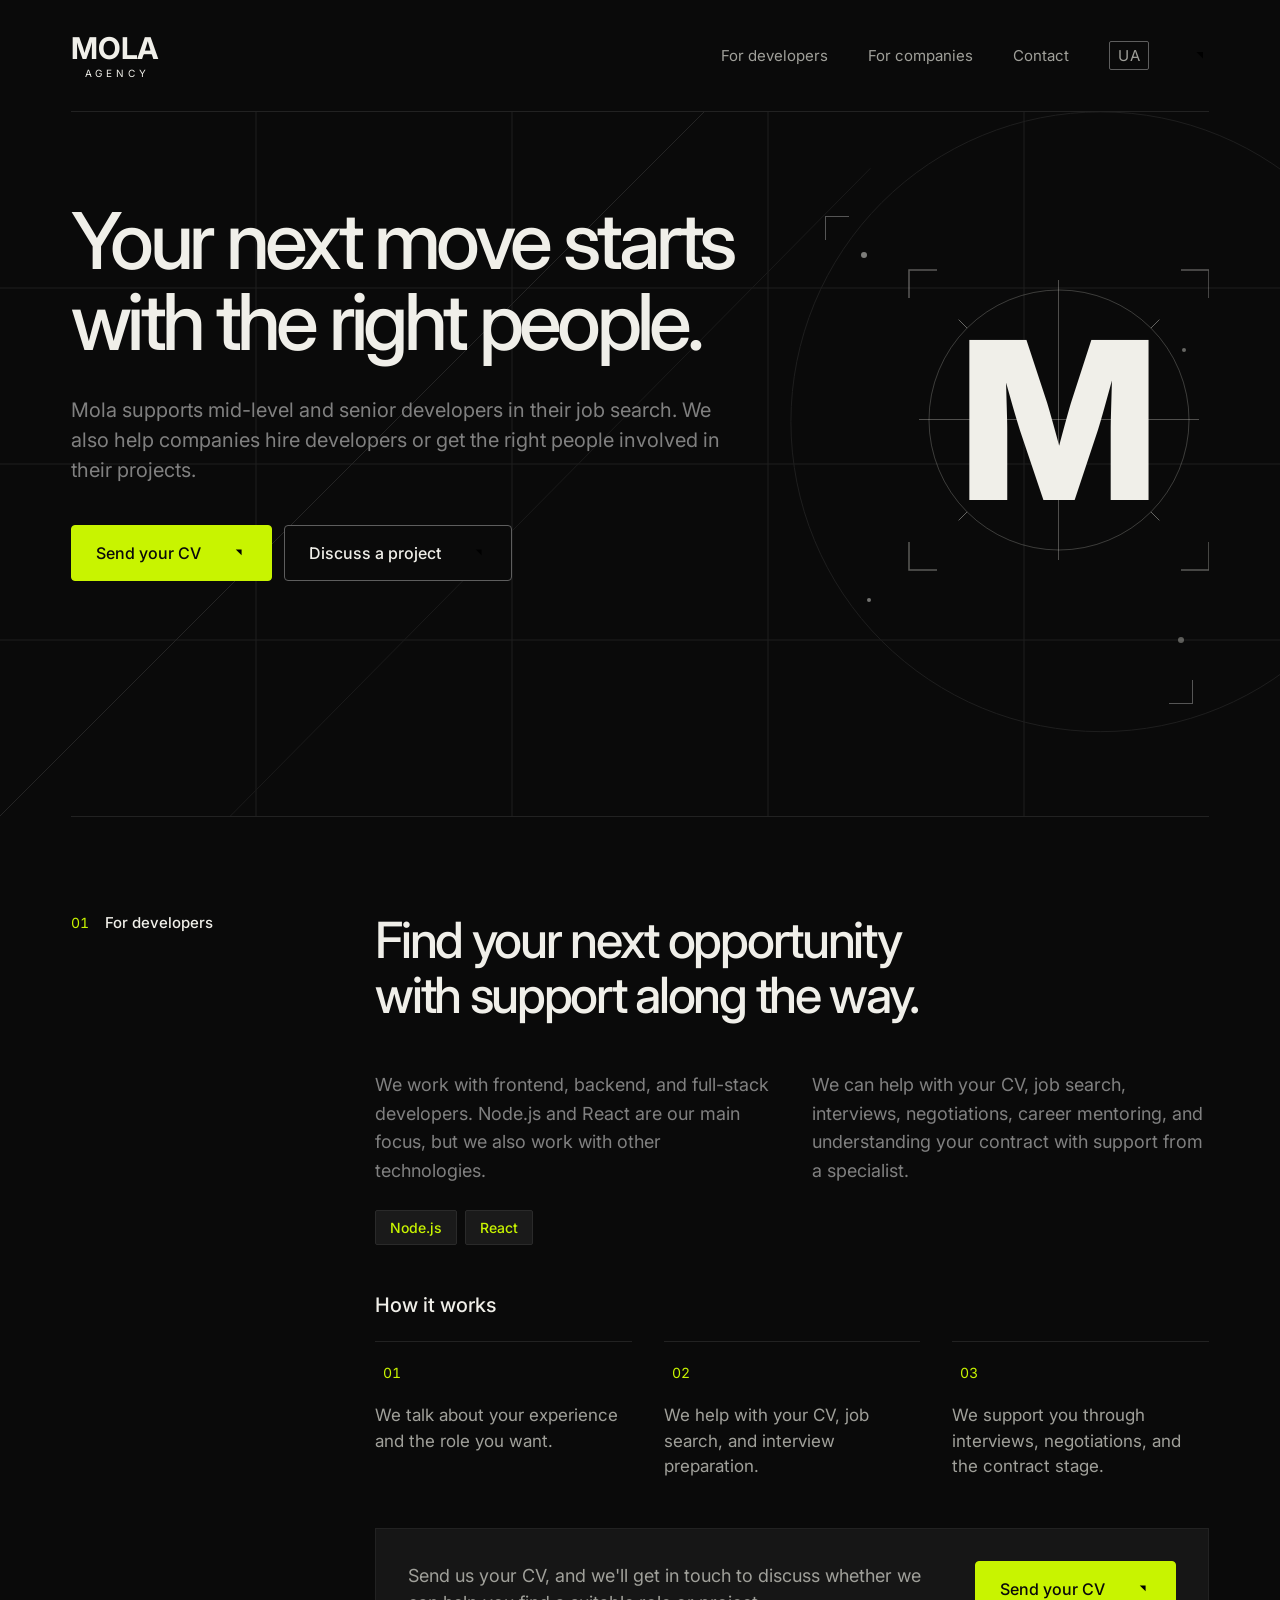
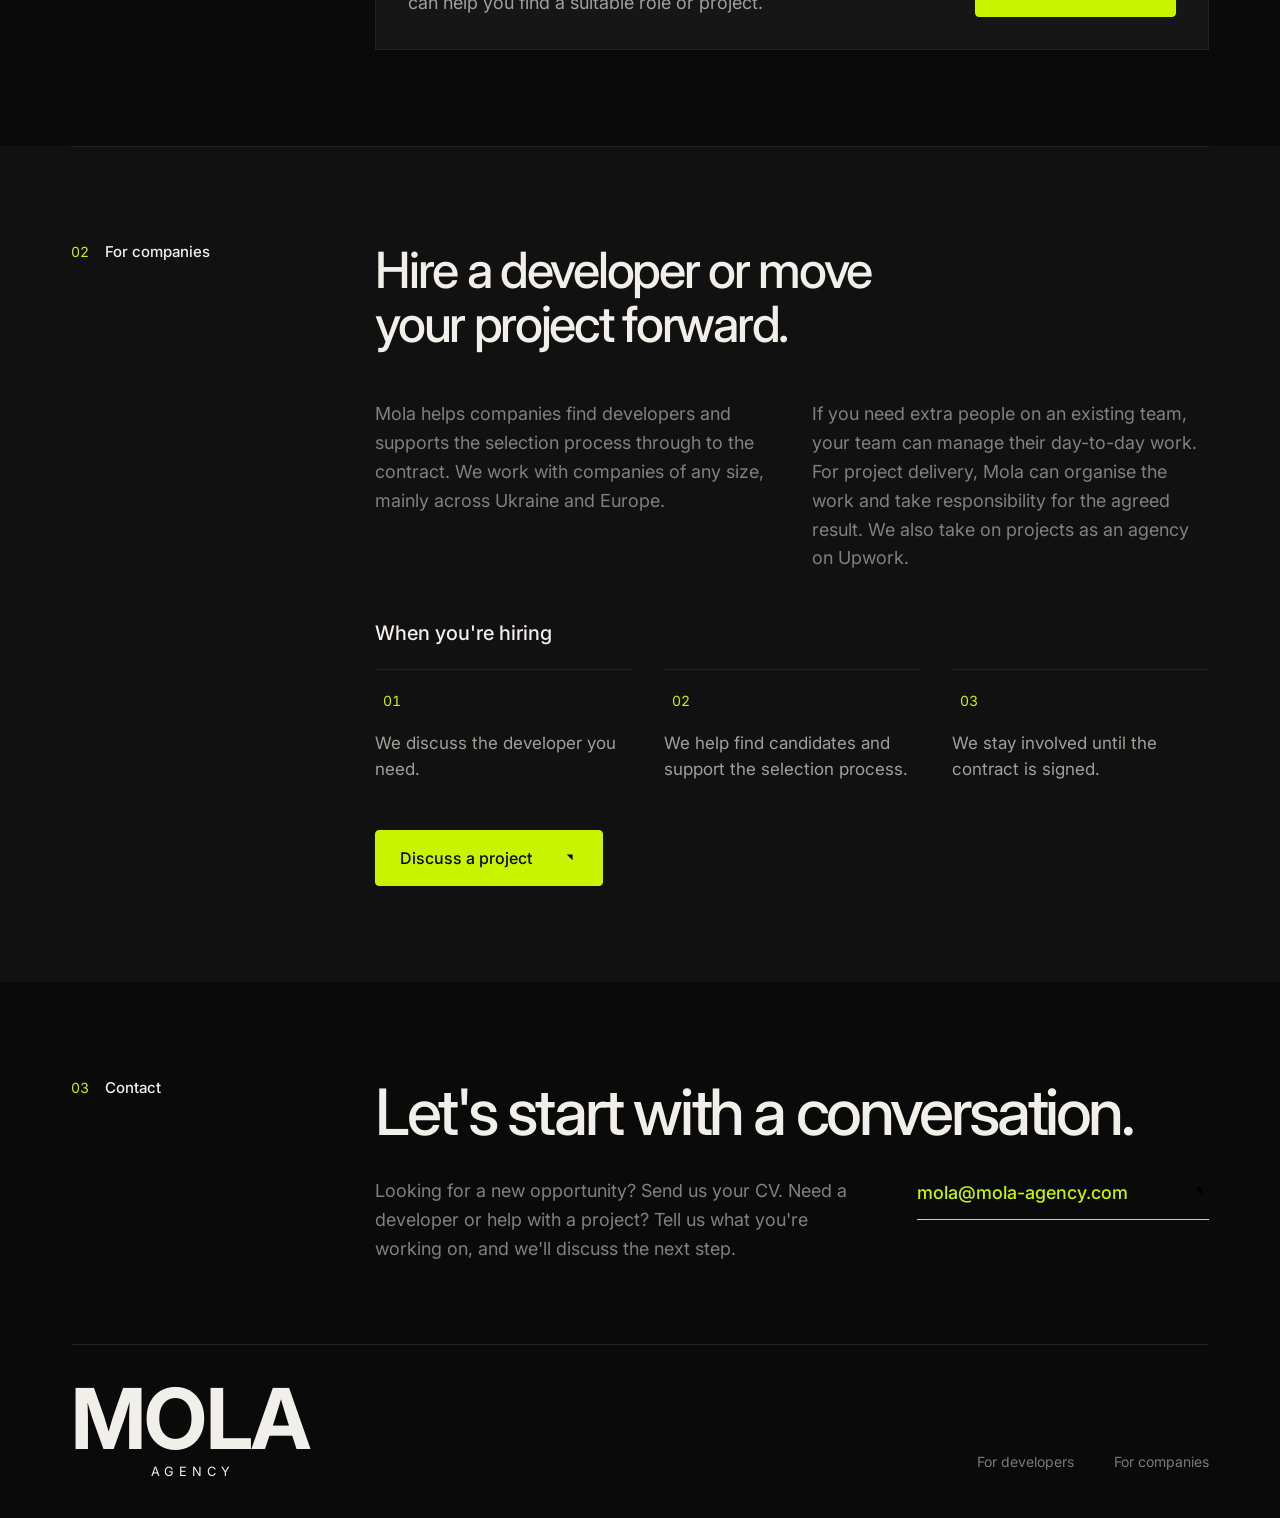
==== commit d508f0b6: "Remove Contact link from footer nav Co-Authored-By: Claude Sonnet 5 <noreply@anthropic.com>" ====
--- a/index.html
+++ b/index.html
@@ -78,9 +78,9 @@
         <h1 class="hero-title" data-reveal="0.12,24">Your next move starts with the right people.</h1>
         <p class="lede" data-reveal="0.28,16">Mola supports mid-level and senior developers in their job search. We also help companies hire developers or get the right people involved in their projects.</p>
         <div class="actions" data-reveal="0.42,12">
-          <a class="btn" href="mailto:mola@mola-agency.com?subject=Send%20your%20CV">Send your CV
+          <a class="btn" href="send-cv/">Send your CV
             <svg class="arrow" width="18" height="18" viewBox="0 0 20 20" aria-hidden="true"><use href="#arrow" stroke-width="1.8"/></svg></a>
-          <a class="btn btn--ghost" href="mailto:mola@mola-agency.com?subject=Discuss%20a%20project">Discuss a project
+          <a class="btn btn--ghost" href="discuss-project/">Discuss a project
             <svg class="arrow" width="18" height="18" viewBox="0 0 20 20" aria-hidden="true"><use href="#arrow" stroke-width="1.8"/></svg></a>
         </div>
       </div>
@@ -140,7 +140,7 @@
           </div>
           <div class="cv" data-reveal="1.5,12">
             <p>Send us your CV, and we'll get in touch to discuss whether we can help you find a suitable role or project.</p>
-            <a class="btn" href="mailto:mola@mola-agency.com?subject=Send%20your%20CV">Send your CV
+            <a class="btn" href="send-cv/">Send your CV
               <svg class="arrow" width="18" height="18" viewBox="0 0 20 20" aria-hidden="true"><use href="#arrow" stroke-width="1.8"/></svg></a>
           </div>
         </div>
@@ -168,7 +168,7 @@
             </div>
           </div>
           <div data-reveal="2.5,12">
-            <a class="btn" href="mailto:mola@mola-agency.com?subject=Discuss%20a%20project">Discuss a project
+            <a class="btn" href="discuss-project/">Discuss a project
               <svg class="arrow" width="18" height="18" viewBox="0 0 20 20" aria-hidden="true"><use href="#arrow" stroke-width="1.8"/></svg></a>
           </div>
         </div>
@@ -196,7 +196,6 @@
           <div class="footer-links">
             <a href="#developers">For developers</a>
             <a href="#companies">For companies</a>
-            <a href="#contact">Contact</a>
           </div>
         </div>
       </footer>
--- a/css/style.css
+++ b/css/style.css
@@ -187,11 +187,63 @@
 .footer-links a:hover { color: var(--muted); }
 
 /* Responsive */
+/* Form pages (send-cv / discuss-project) */
+.form-layout { display: flex; gap: 64px; align-items: flex-start; overflow: hidden; }
+.form-layout .form-col { flex: 1 1 560px; min-width: 0; }
+.form-layout .editorial { margin-top: 88px; }
+.page-head { display: flex; flex-direction: column; gap: 20px; padding-block: 88px 64px; max-width: 680px; }
+.page-head .back-link { color: var(--muted); font-size: 15px; display: inline-flex; align-items: center; gap: 8px; }
+.page-head .back-link:hover { color: var(--fg); }
+.page-head .back-link .arrow { transform: scaleX(-1); }
+.page-title { font-size: clamp(36px, 5vw, 56px); line-height: 1.1; letter-spacing: -0.046em; font-weight: 500; }
+.page-lede { font-size: 18px; line-height: 1.6; color: var(--dim); max-width: 560px; }
+
+.form-wrap { max-width: 560px; padding-bottom: 120px; }
+.form { display: flex; flex-direction: column; gap: 24px; }
+.field { display: flex; flex-direction: column; gap: 8px; }
+.field-row { display: grid; grid-template-columns: 1fr 1fr; gap: 16px; }
+.field label { font-size: 14px; color: var(--muted); }
+.field-optional { color: var(--faint); font-weight: 400; }
+.field textarea { resize: vertical; min-height: 96px; font-family: inherit; }
+.field input[type="text"],
+.field input[type="tel"],
+.field input[type="email"],
+.field textarea {
+  background: var(--card); border: 1px solid var(--line-2); border-radius: 4px;
+  padding: 14px 16px; color: var(--fg); font: inherit; font-size: 16px; width: 100%;
+}
+.field input::placeholder, .field textarea::placeholder { color: var(--faint); }
+.field input:focus, .field textarea:focus, .file-field:focus-within {
+  outline: 2px solid var(--accent); outline-offset: 1px; border-color: var(--accent);
+}
+.file-field {
+  position: relative;
+  display: flex; align-items: center; justify-content: space-between; gap: 16px;
+  background: var(--card); border: 1px dashed var(--line-3); border-radius: 4px;
+  padding: 14px 16px; color: var(--muted); font-size: 15px; cursor: pointer;
+}
+.file-field span { color: var(--accent); font-weight: 500; white-space: nowrap; }
+.file-field input[type="file"] { position: absolute; width: 1px; height: 1px; opacity: 0; overflow: hidden; }
+.form-note { font-size: 13px; color: var(--faint); }
+.form-submit { align-self: flex-start; cursor: pointer; }
+
+.form-success { display: none; flex-direction: column; gap: 16px; padding-block: 24px; }
+.form-success.is-visible { display: flex; }
+.form.is-hidden { display: none; }
+.form-success .section-title { font-size: clamp(28px, 3.5vw, 40px); }
+
+@media (max-width: 720px) {
+  .page-head { padding-block: 56px 40px; }
+  .field-row { grid-template-columns: 1fr; gap: 24px; }
+}
+
 @media (max-width: 1100px) {
   .intro { flex-direction: column; }
   .editorial { flex-basis: auto; align-self: flex-start; }
   .offering { grid-template-columns: 1fr; gap: 40px; }
   .details { flex-direction: column; gap: 32px; }
+  .form-layout { flex-direction: column; }
+  .form-layout .editorial { margin-top: 0; }
 }
 @media (max-width: 720px) {
   .nav { height: 80px; }
